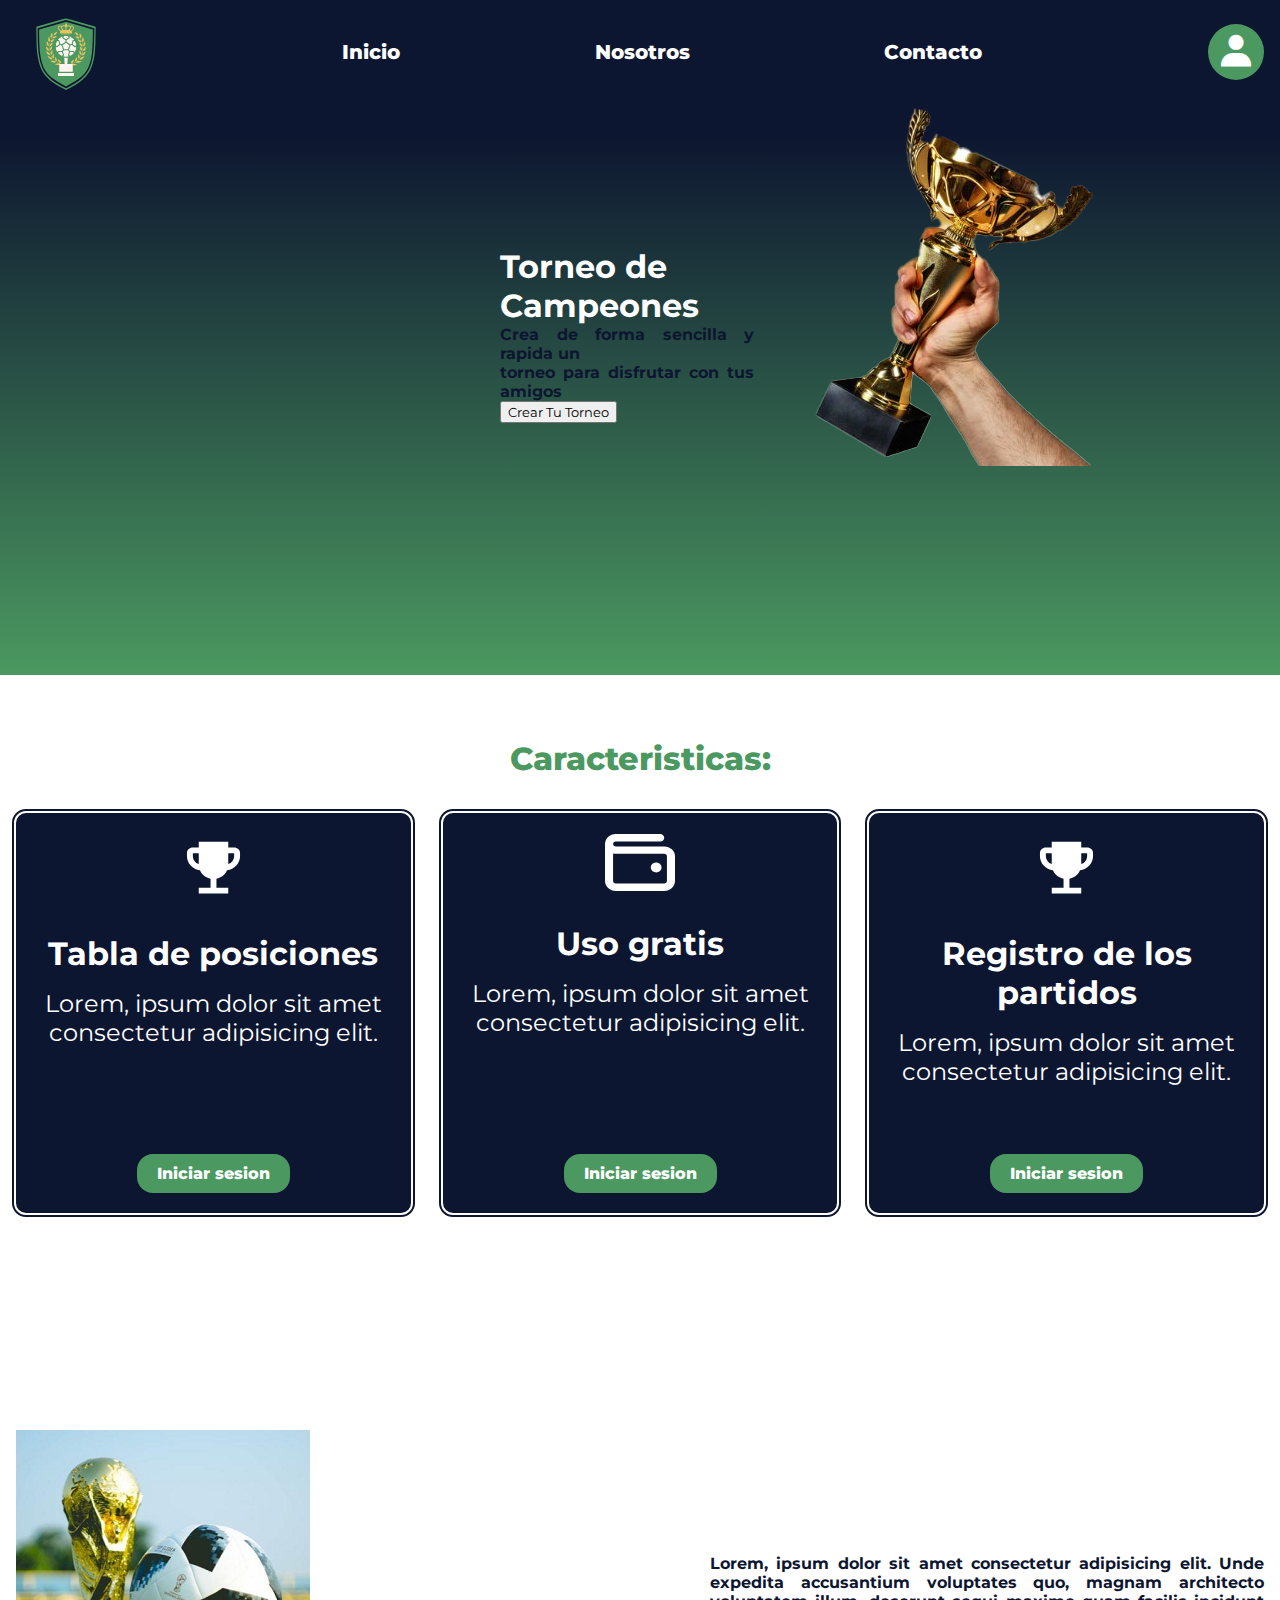
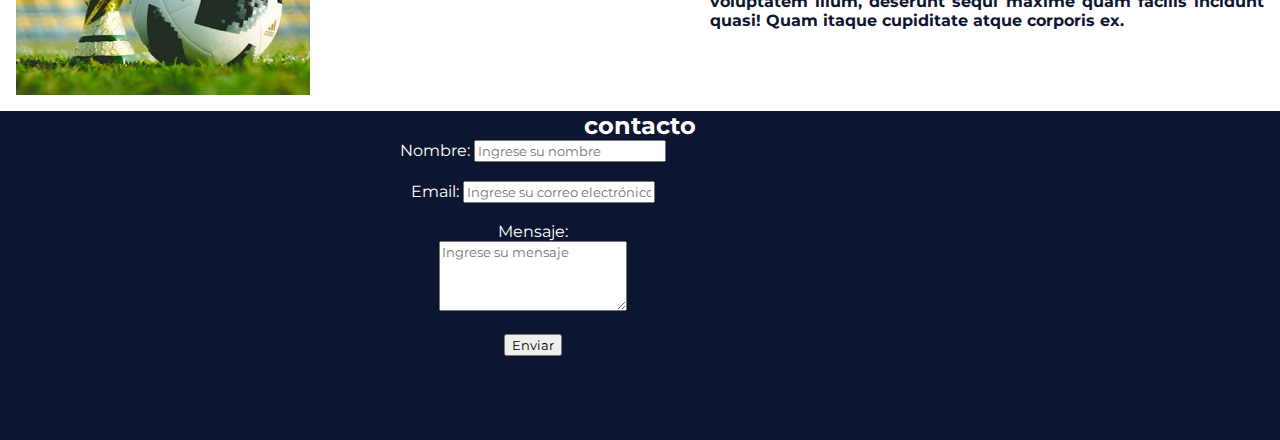
==== index.html @ f85a6e8c "Arreglo de cards + app del torneo" ====
<!DOCTYPE html>
<html lang="es">
<head>
    <meta charset="UTF-8">
    <meta http-equiv="X-UA-Compatible" content="IE=edge">
    <meta name="viewport" content="width=device-width, initial-scale=1.0">
    <link href='https://unpkg.com/boxicons@2.1.4/css/boxicons.min.css' rel='stylesheet'>
    <link rel="stylesheet" href="assets/style.css">
    <title>Torneo de campeones</title>
</head>
<body>
    <header>
        <div class="logo">
            <img src="images/Diseño sin título.svg" alt="logo" class="imagen-logo">
        </div>

        <nav class="navbar">
            <a href="#">Inicio</a>
            <a href="#">Nosotros</a>
            <a href="#">Contacto</a>
        </nav>

        <div class="icono-login">
           <a href="login.html"><i class='bx bxs-user'></i></a>
        </div>

        </header>
        <section class="Inicio">
            <div class="container-Inicio">
                <div class="texto">
                    <h1>Torneo de <br>Campeones</h1>
                    <p>Crea de forma sencilla y rapida un <br> torneo para disfrutar con tus amigos </p>
                    <button>Crear Tu Torneo</button>
                </div>
                <div class="inicio-image">
                   <img src="images/Trophy-Award.png" alt="Mano Levantando trofeo"  >
                </div>
            </div>
        </section>
        <article class="tarjetas">
            <h2>Caracteristicas:</h2> <br>
            <div class="cards">
                <div class="card">
                    <div class="card-body">
                        <svg width="85" height="69" viewBox="0 0 120 117" fill="none" xmlns="http://www.w3.org/2000/svg">
                            <path d="M35 102.375V92.625H55V77.5125C50.9167 76.6187 47.2717 74.9336 44.065 72.4571C40.8583 69.9806 38.5033 66.872 37 63.1312C30.75 62.4 25.5217 59.7399 21.315 55.1509C17.1083 50.5619 15.0033 45.1782 15 39V34.125C15 31.4438 15.98 29.1492 17.94 27.2415C19.9 25.3337 22.2533 24.3783 25 24.375H35V14.625H85V24.375H95C97.75 24.375 100.105 25.3305 102.065 27.2415C104.025 29.1525 105.003 31.447 105 34.125V39C105 45.175 102.895 50.5586 98.685 55.1509C94.475 59.7431 89.2467 62.4032 83 63.1312C81.5 66.8687 79.1467 69.9774 75.94 72.4571C72.7333 74.9369 69.0867 76.622 65 77.5125V92.625H85V102.375H35ZM35 52.65V34.125H25V39C25 42.0875 25.9167 44.8711 27.75 47.3509C29.5833 49.8306 32 51.597 35 52.65ZM85 52.65C88 51.5938 90.4167 49.8257 92.25 47.346C94.0833 44.8662 95 42.0842 95 39V34.125H85V52.65Z" fill="white"/>
                            </svg>
                            
                    <h3>Tabla de posiciones</h3>
                    <p>Lorem, ipsum dolor sit amet consectetur adipisicing elit.</p>
                    <button>
                        <a href="login.html" class="boton">Iniciar sesion</a>
                    </button>
                    </div>
                </div>
                <div class="card">
                    <div class="card-body">
                        <svg width="70" height="59" viewBox="0 0 85 69" fill="none" xmlns="http://www.w3.org/2000/svg">
                            <path d="M68.6549 40.5C68.6549 41.6867 68.2714 42.8467 67.553 43.8334C66.8346 44.8201 65.8135 45.5892 64.6188 46.0433C63.4242 46.4974 62.1096 46.6162 60.8413 46.3847C59.5731 46.1532 58.4081 45.5818 57.4937 44.7426C56.5794 43.9035 55.9567 42.8344 55.7044 41.6705C55.4522 40.5067 55.5816 39.3003 56.0765 38.2039C56.5713 37.1075 57.4093 36.1705 58.4845 35.5112C59.5597 34.8519 60.8237 34.5 62.1168 34.5C63.8508 34.5 65.5138 35.1321 66.7399 36.2574C67.9661 37.3826 68.6549 38.9087 68.6549 40.5ZM85 27V57C85 60.1826 83.6223 63.2348 81.1701 65.4853C78.7179 67.7357 75.3919 69 71.9239 69H13.0815C9.6135 69 6.28755 67.7357 3.8353 65.4853C1.38306 63.2348 0.00540559 60.1826 0.00540559 57V12.345C-0.0448862 10.7403 0.256171 9.14274 0.890752 7.64678C1.52533 6.15082 2.48054 4.78691 3.69981 3.63581C4.91908 2.4847 6.37764 1.56981 7.98911 0.945295C9.60059 0.32078 11.3322 -0.000662564 13.0815 1.02535e-06H67.0204C68.3209 1.02535e-06 69.5681 0.474107 70.4877 1.31802C71.4073 2.16193 71.9239 3.30653 71.9239 4.5C71.9239 5.69348 71.4073 6.83807 70.4877 7.68198C69.5681 8.5259 68.3209 9 67.0204 9H13.0815C12.6431 8.99979 12.2092 9.0805 11.8055 9.23732C11.4018 9.39414 11.0365 9.62388 10.7316 9.91287C10.4266 10.2019 10.188 10.5442 10.0301 10.9195C9.87225 11.2948 9.79823 11.6954 9.81247 12.0975V12.1275C9.88113 12.9218 10.2784 13.6619 10.9227 14.1961C11.567 14.7302 12.4096 15.0178 13.2776 15H71.9239C75.3919 15 78.7179 16.2643 81.1701 18.5147C83.6223 20.7652 85 23.8174 85 27ZM75.1929 27C75.1929 26.2044 74.8485 25.4413 74.2355 24.8787C73.6224 24.3161 72.7909 24 71.9239 24H13.2776C12.1085 24.0005 10.9441 23.8644 9.81247 23.595V57C9.81247 57.7956 10.1569 58.5587 10.7699 59.1213C11.383 59.6839 12.2145 60 13.0815 60H71.9239C72.7909 60 73.6224 59.6839 74.2355 59.1213C74.8485 58.5587 75.1929 57.7956 75.1929 57V27Z" fill="white"/>
                            </svg>
                            
                    <h3>Uso gratis</h3>
                    <p>Lorem, ipsum dolor sit amet consectetur adipisicing elit.</p>
                    <button>
                        <a href="login.html" class="boton" >Iniciar sesion</a>
                    </button>
                    </div>
                </div>
                <div class="card">
                    <div class="card-body">
                        <svg width="85" height="69" viewBox="0 0 120 117" fill="none" xmlns="http://www.w3.org/2000/svg">
                            <path d="M35 102.375V92.625H55V77.5125C50.9167 76.6187 47.2717 74.9336 44.065 72.4571C40.8583 69.9806 38.5033 66.872 37 63.1312C30.75 62.4 25.5217 59.7399 21.315 55.1509C17.1083 50.5619 15.0033 45.1782 15 39V34.125C15 31.4438 15.98 29.1492 17.94 27.2415C19.9 25.3337 22.2533 24.3783 25 24.375H35V14.625H85V24.375H95C97.75 24.375 100.105 25.3305 102.065 27.2415C104.025 29.1525 105.003 31.447 105 34.125V39C105 45.175 102.895 50.5586 98.685 55.1509C94.475 59.7431 89.2467 62.4032 83 63.1312C81.5 66.8687 79.1467 69.9774 75.94 72.4571C72.7333 74.9369 69.0867 76.622 65 77.5125V92.625H85V102.375H35ZM35 52.65V34.125H25V39C25 42.0875 25.9167 44.8711 27.75 47.3509C29.5833 49.8306 32 51.597 35 52.65ZM85 52.65C88 51.5938 90.4167 49.8257 92.25 47.346C94.0833 44.8662 95 42.0842 95 39V34.125H85V52.65Z" fill="white"/>
                            </svg>
                    <h3>Registro de los partidos</h3>
                    <p>Lorem, ipsum dolor sit amet consectetur adipisicing elit.</p>
                    <button>
                    <a href="login.html" class="boton">Iniciar sesion</a>
                    </button>
                    </div>
                </div>
            </div>
        </article>
        <article class="segundo">
            <img src="./images/imagen-trofeo-pelota.png" alt="">
            <div class="texto">
            <h2>Todo lo que se necesita para armar un torneo</h2>
            <p>Lorem, ipsum dolor sit amet consectetur adipisicing elit. Unde expedita accusantium voluptates quo, magnam architecto voluptatem illum, deserunt sequi maxime quam facilis incidunt quasi! Quam itaque cupiditate atque corporis ex.</p>
        </div>
        </article>

        <article class="contacto">
            <h2>contacto</h2>
            <div class="elem-contactos">
            <iframe src="https://www.google.com/maps/embed?pb=!1m18!1m12!1m3!1d3348.161283208156!2d-60.6367242!3d-32.946751!2m3!1f0!2f0!3f0!3m2!1i1024!2i768!4f13.1!3m3!1m2!1s0x95b7ab197398e03d%3A0x5666bcb848b0f59f!2sAv.%20San%20Mart%C3%ADn%20%26%20C%C3%B3rdoba%2C%20S2000%20Rosario%2C%20Santa%20Fe!5e0!3m2!1sen!2sar!4v1713139132933!5m2!1sen!2sar" width="400" height="300" style="border:0;" allowfullscreen="" loading="lazy" referrerpolicy="no-referrer-when-downgrade"></iframe>
            <form  action="#" class="formulario">
                <label for="nombre">Nombre:</label>
                <input type="text" id="nombre" name="nombre" placeholder="Ingrese su nombre" required><br><br>

                <label for="email">Email:</label>
                <input type="email" id="email" name="email" placeholder="Ingrese su correo electrónico" required><br><br>

                <label for="mensaje">Mensaje:</label><br>
                <textarea id="mensaje" name="mensaje" rows="4" placeholder="Ingrese su mensaje"></textarea><br><br>

                <input type="submit" value="Enviar">
            </div>


            </form>
        </article>
    
</body>
</html>
---- assets/style.css ----
@import url('https://fonts.googleapis.com/css2?family=Bebas+Neue&family=Belanosima:wght@400;600;700&family=Montserrat:ital,wght@0,100..900;1,100..900&display=swap');

:root{
    --principalcolor:#4B9960; /*Verde*/
    --secundariocolor: #0D1630; /*Azul*/
    --terciariocolor: #ffffff;
    --doradocolor: #EBC35E;
    --negrocolor: #000000; 
    --font:Montserrat;  
}

*{
    margin: 0;
    font-family: var(--font);
}

/*Header*/
header{
    position: absolute;
    width: 100%;
    display: flex;
    justify-content: space-between;
    align-items: center;

}

.logo{
 margin-left:1rem;
}
.imagen-logo{
 width: 100px;

}

.navbar{
    width: 50%;
    display: flex;
    justify-content: space-between;

}

.navbar a{
    text-decoration: none;
    font-size: 20px;
    font-weight: 800;
    color: var(--terciariocolor);
}

.icono-login{
    margin-right: 1rem;
}
.icono-login a{
    text-decoration: none;
}

.icono-login i{
    font-size: 40px;
    color: var(--terciariocolor);
    border-radius: 100%;
    background: var(--principalcolor);
    padding: 0.5rem;
    
}

/* Inicio*/
.Inicio{
    width: 100%;
    background: linear-gradient(180deg, rgba(13,22,48,1) 20%, rgba(75,153,96,1) 100%);
    height: 75vh;
    

}

.container-Inicio{
    height: 74.5vh;
    width: 80%;
    display: flex;
    justify-content: space-between;
    margin-left: 100px;
    
}

.texto{
    margin-left: 25rem;
    color: white;
    align-self: center;

}

.inicio-image{
    align-self: end;
    height: 90%;
}

/* Cards*/
.tarjetas{
    height: 75vh;
}
.cards {
    display: flex;
    justify-content: space-evenly;
    margin-bottom: 100px;
    height: 100%;

}

.card{
    color: white;
    padding: 20px;
    margin: 10px;
    text-align: center;
    border-width: 6px;
    border-color: white;
    border-style: double;
    border-radius: 1em;
    background-color: #0D1630;
    width: 33%;
    height: 40vh;
}

.card-body{
    height: 100%;
    display: flex;
    flex-direction: column;

}
.login {
    background-color: aqua;
}
#iconlogin {
    padding-left:auto;
    display: flex;
    justify-content: center;
}


.tarjetas h2{
    text-align: center;
    margin-top: 5%;
    color: var(--principalcolor);
    font-weight: 800;
    font-size: 32px;
}
.cards {
    display: flex;
    justify-content: space-between;
    width: 100%;
}

.card {
    background-color: var(--secundariocolor); 
    color: var(--terciariocolor);
    width: 32%; 
    padding: 20px;
    border-radius: 1rem; 
    display: flex;
    flex-direction: column;
    align-items: center;
    text-align: center;
    position: relative; 
}

.card-body {
    display: flex;
    flex-direction: column;
    align-items: center;
    flex-grow: 1; 
}

.card svg {
    margin-bottom: 1rem;
}

.card h3 {
    margin: 1rem 0;
    font-size: 32px;
}

.card p {
    margin-bottom: 1rem;
    font-size: 24px;
}

.card button {
    background-color: var(--principalcolor);
    color: var(--terciariocolor);
    border: none;
    padding: 10px 20px;
    border-radius: 1rem;
    cursor: pointer;
    position: absolute;
    bottom: 20px; 
}

.card button .boton {
    font-size: 16px;
    font-weight: 800;
    color: var(--terciariocolor);
    text-decoration: none;
    transition:  ease-in .3s;
}

.card button:hover {
    background-color: var(--doradocolor); 
}


#creatorneo {
    color: #4B9960;
    background-color: white;

}

.segundo {
    margin: 1em;
    display: flex;
    flex-direction: row;
}

.texto {
    text-align: justify;
}
.texto p {
    color: #0D1630;
    font-weight: bold;
}

.contacto {
    color: white;
    background-color: #0D1630;
    text-align: center;
}

.elem-contactos {
    display: flex;
    flex-direction: row;
}
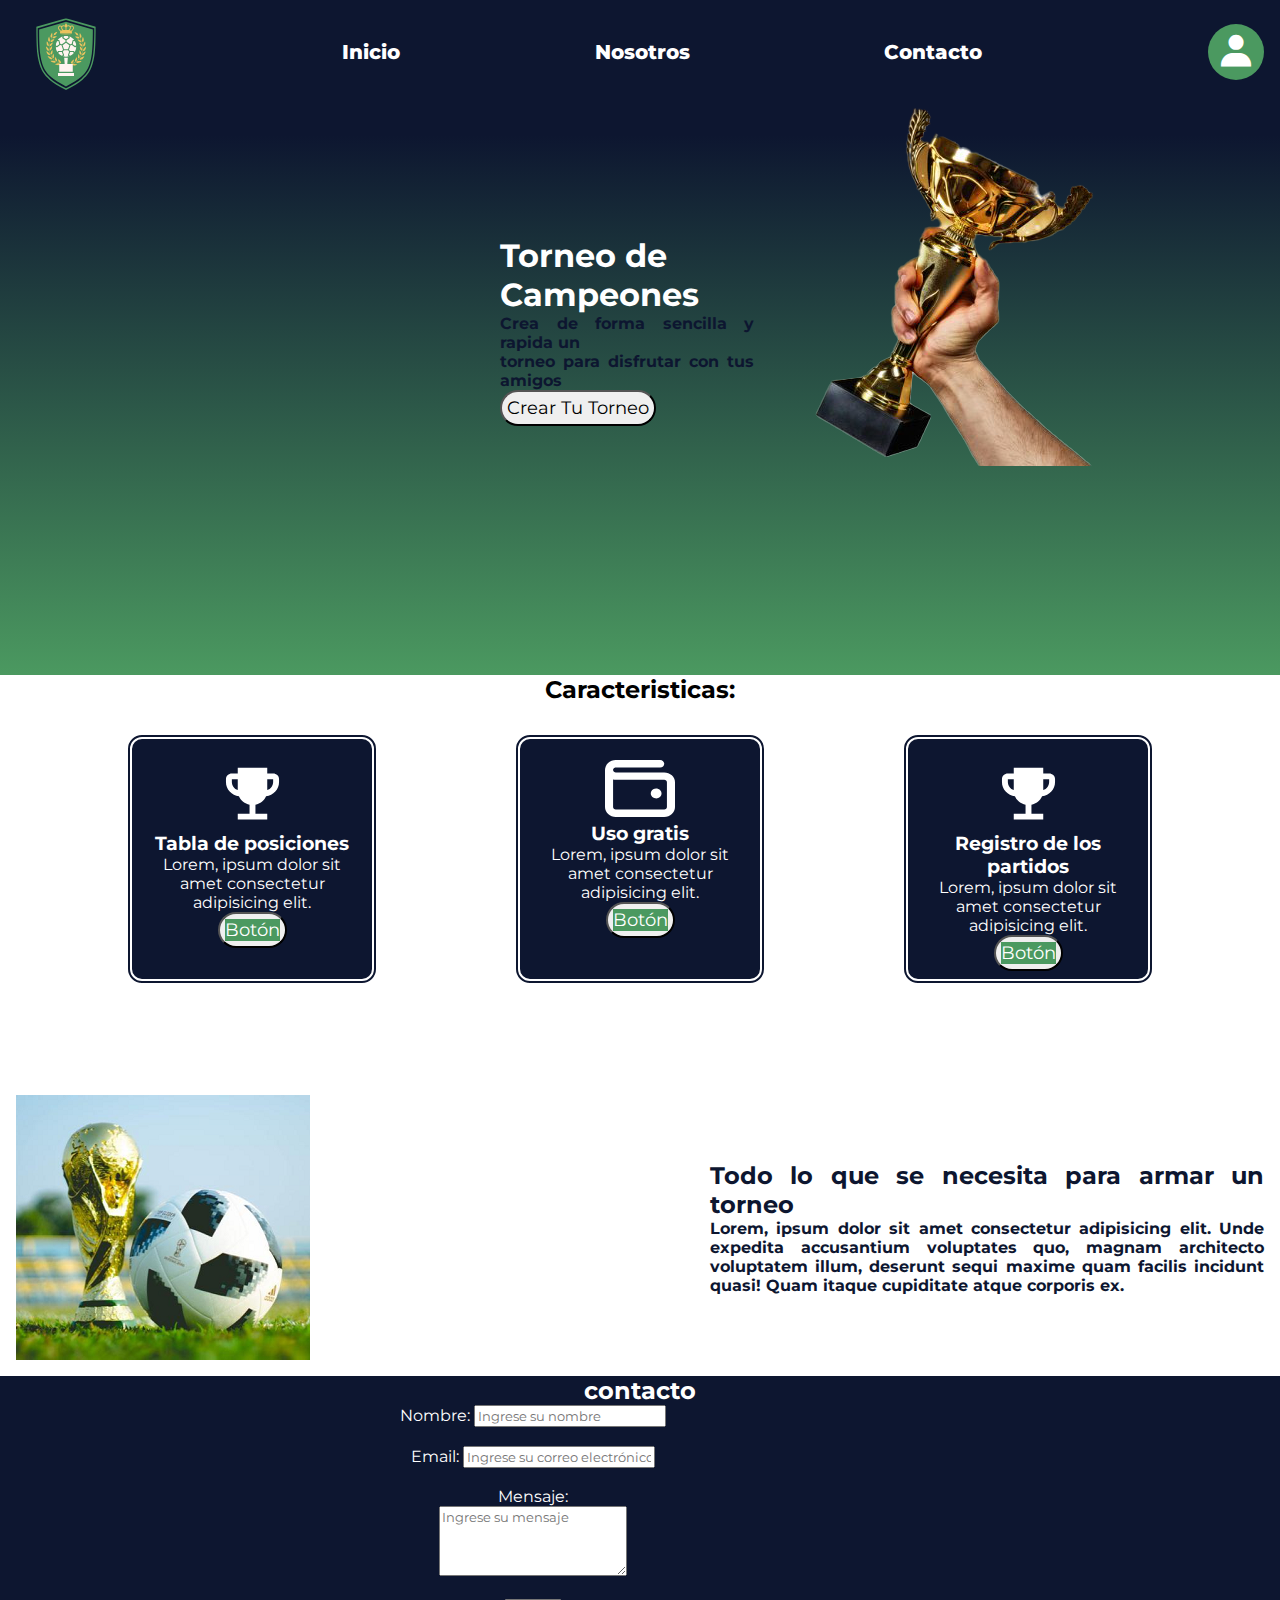
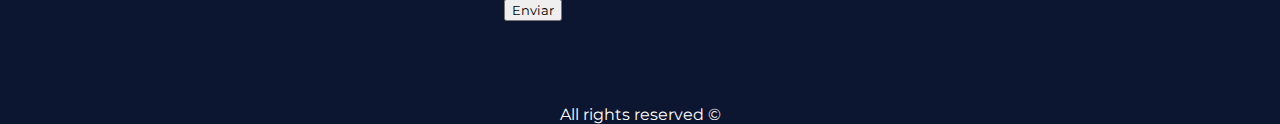
==== commit a9dda594: "Se agregan detalles" ====
--- a/index.html
+++ b/index.html
@@ -33,7 +33,7 @@
                     <button>Crear Tu Torneo</button>
                 </div>
                 <div class="inicio-image">
-                   <img src="images/Trophy-Award.png" alt="Mano Levantando trofeo"  >
+                    <img src="images/Trophy-Award.png" alt="Mano Levantando trofeo" >
                 </div>
             </div>
         </section>
@@ -49,7 +49,7 @@
                     <h3>Tabla de posiciones</h3>
                     <p>Lorem, ipsum dolor sit amet consectetur adipisicing elit.</p>
                     <button>
-                        <a href="login.html" class="boton">Iniciar sesion</a>
+                        <a href="#" class="btn">Botón</a>
                     </button>
                     </div>
                 </div>
@@ -62,7 +62,7 @@
                     <h3>Uso gratis</h3>
                     <p>Lorem, ipsum dolor sit amet consectetur adipisicing elit.</p>
                     <button>
-                        <a href="login.html" class="boton" >Iniciar sesion</a>
+                        <a href="#" class="btn">Botón</a>
                     </button>
                     </div>
                 </div>
@@ -74,7 +74,7 @@
                     <h3>Registro de los partidos</h3>
                     <p>Lorem, ipsum dolor sit amet consectetur adipisicing elit.</p>
                     <button>
-                    <a href="login.html" class="boton">Iniciar sesion</a>
+                    <a href="#" class="btn">Botón</a>
                     </button>
                     </div>
                 </div>
@@ -108,6 +108,11 @@
 
             </form>
         </article>
-    
+        <footer class="footer">
+            <p>
+                All rights reserved ©
+                
+            </p>
+        </footer>
 </body>
 </html>--- a/assets/style.css
+++ b/assets/style.css
@@ -87,20 +87,21 @@
 
 }
 
+.texto h2{
+    color: #0D1630;
+}
+
+
 .inicio-image{
     align-self: end;
     height: 90%;
 }
 
 /* Cards*/
-.tarjetas{
-    height: 75vh;
-}
 .cards {
     display: flex;
     justify-content: space-evenly;
     margin-bottom: 100px;
-    height: 100%;
 
 }
 
@@ -114,96 +115,60 @@
     border-style: double;
     border-radius: 1em;
     background-color: #0D1630;
-    width: 33%;
-    height: 40vh;
-}
-
-.card-body{
-    height: 100%;
-    display: flex;
-    flex-direction: column;
-
-}
+    width: 200px;
+    height: 200px;
+}
+
 .login {
     background-color: aqua;
 }
 #iconlogin {
     padding-left:auto;
     display: flex;
-    justify-content: center;
-}
-
-
-.tarjetas h2{
-    text-align: center;
-    margin-top: 5%;
-    color: var(--principalcolor);
-    font-weight: 800;
-    font-size: 32px;
-}
-.cards {
-    display: flex;
-    justify-content: space-between;
-    width: 100%;
-}
-
-.card {
-    background-color: var(--secundariocolor); 
-    color: var(--terciariocolor);
-    width: 32%; 
-    padding: 20px;
-    border-radius: 1rem; 
-    display: flex;
-    flex-direction: column;
-    align-items: center;
-    text-align: center;
-    position: relative; 
-}
-
-.card-body {
-    display: flex;
-    flex-direction: column;
-    align-items: center;
-    flex-grow: 1; 
-}
-
-.card svg {
-    margin-bottom: 1rem;
-}
-
-.card h3 {
-    margin: 1rem 0;
-    font-size: 32px;
-}
-
-.card p {
-    margin-bottom: 1rem;
-    font-size: 24px;
-}
-
-.card button {
-    background-color: var(--principalcolor);
-    color: var(--terciariocolor);
-    border: none;
-    padding: 10px 20px;
-    border-radius: 1rem;
-    cursor: pointer;
-    position: absolute;
-    bottom: 20px; 
-}
-
-.card button .boton {
-    font-size: 16px;
-    font-weight: 800;
-    color: var(--terciariocolor);
-    text-decoration: none;
-    transition:  ease-in .3s;
-}
-
-.card button:hover {
-    background-color: var(--doradocolor); 
-}
-
+    justify-content: end;
+}
+
+.tarjetas h2 {
+    text-align: center;
+}
+ul {
+    display: flex;
+    flex-direction: row;
+    justify-content: space-evenly;
+    list-style: none;
+    margin: 0;
+    padding: 0;
+
+}
+
+.navegacion a{
+    font-size: larger;
+    font-family: 'Gill Sans', 'Gill Sans MT', Calibri, 'Trebuchet MS', sans-serif;
+    text-decoration: none;
+    color: white;
+
+}
+
+.hola {
+    display: flex;
+    flex-direction: row;
+}
+
+button {
+    margin-bottom: 3%;
+    padding: 5px;
+    font-size: large;
+    border-radius:1em;
+
+}
+
+.btn {
+    text-decoration: none;
+    color: white;
+    background-color:#4B9960;
+
+
+}
 
 #creatorneo {
     color: #4B9960;
@@ -235,3 +200,13 @@
     display: flex;
     flex-direction: row;
 }
+
+.footer {
+    background-color: #0D1630;
+
+}
+.footer p{
+    color: white;
+    text-align: center;
+
+}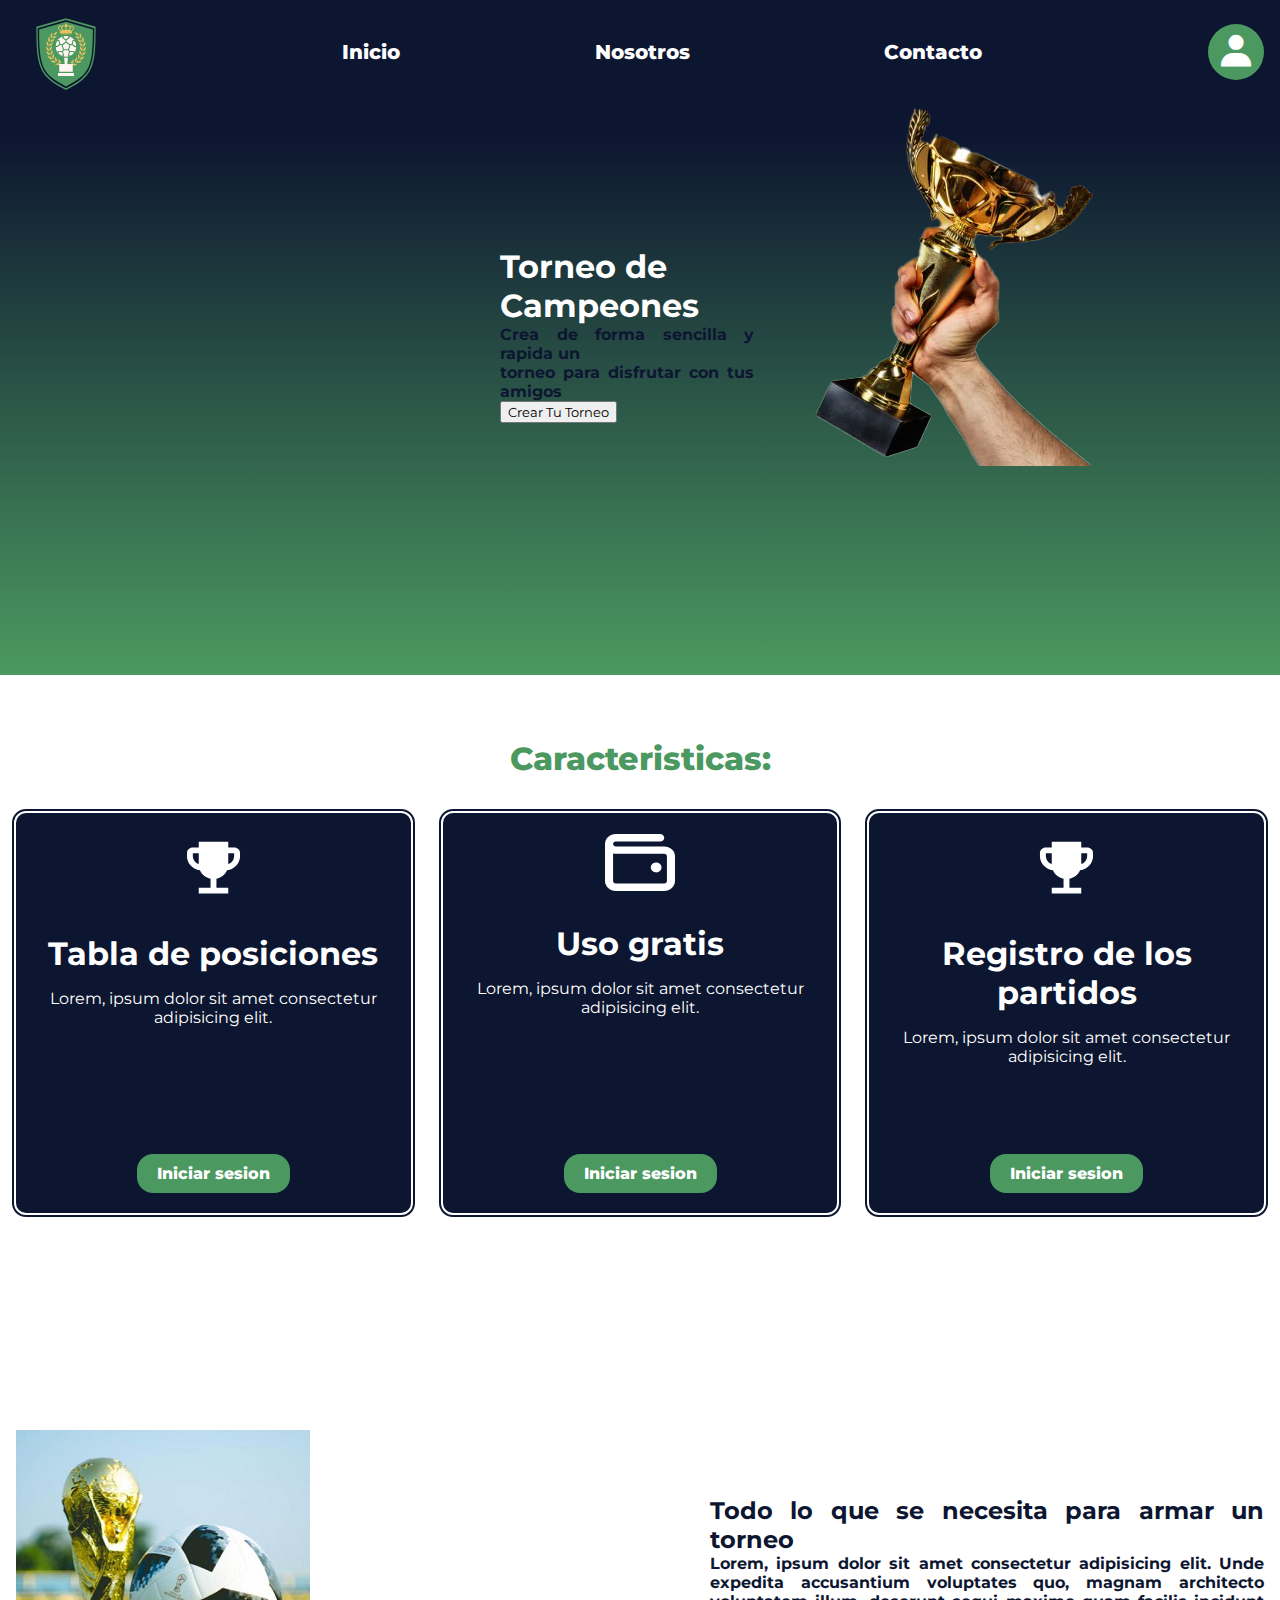
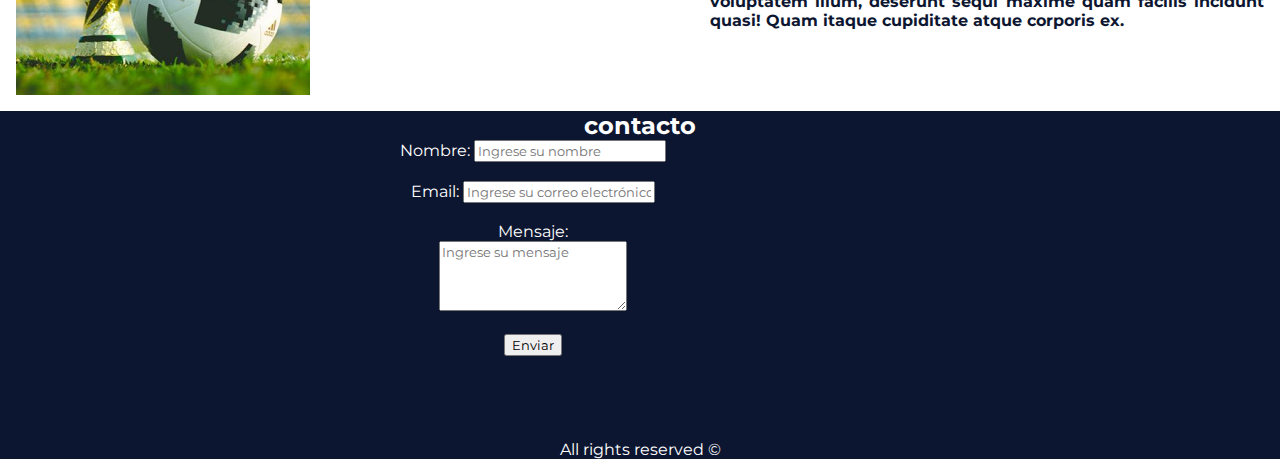
==== commit 0bb80088: "Merge branch 'main' into ramita" ====
--- a/index.html
+++ b/index.html
@@ -33,7 +33,7 @@
                     <button>Crear Tu Torneo</button>
                 </div>
                 <div class="inicio-image">
-                    <img src="images/Trophy-Award.png" alt="Mano Levantando trofeo" >
+                   <img src="images/Trophy-Award.png" alt="Mano Levantando trofeo"  >
                 </div>
             </div>
         </section>
@@ -49,7 +49,7 @@
                     <h3>Tabla de posiciones</h3>
                     <p>Lorem, ipsum dolor sit amet consectetur adipisicing elit.</p>
                     <button>
-                        <a href="#" class="btn">Botón</a>
+                        <a href="login.html" class="boton">Iniciar sesion</a>
                     </button>
                     </div>
                 </div>
@@ -62,7 +62,7 @@
                     <h3>Uso gratis</h3>
                     <p>Lorem, ipsum dolor sit amet consectetur adipisicing elit.</p>
                     <button>
-                        <a href="#" class="btn">Botón</a>
+                        <a href="login.html" class="boton" >Iniciar sesion</a>
                     </button>
                     </div>
                 </div>
@@ -74,7 +74,7 @@
                     <h3>Registro de los partidos</h3>
                     <p>Lorem, ipsum dolor sit amet consectetur adipisicing elit.</p>
                     <button>
-                    <a href="#" class="btn">Botón</a>
+                    <a href="login.html" class="boton">Iniciar sesion</a>
                     </button>
                     </div>
                 </div>
--- a/assets/style.css
+++ b/assets/style.css
@@ -98,10 +98,14 @@
 }
 
 /* Cards*/
+.tarjetas{
+    height: 75vh;
+}
 .cards {
     display: flex;
     justify-content: space-evenly;
     margin-bottom: 100px;
+    height: 100%;
 
 }
 
@@ -115,60 +119,93 @@
     border-style: double;
     border-radius: 1em;
     background-color: #0D1630;
-    width: 200px;
-    height: 200px;
-}
-
+    width: 33%;
+    height: 40vh;
+}
+
+.card-body{
+    height: 100%;
+    display: flex;
+    flex-direction: column;
+
+}
 .login {
     background-color: aqua;
 }
 #iconlogin {
     padding-left:auto;
     display: flex;
-    justify-content: end;
-}
-
-.tarjetas h2 {
-    text-align: center;
-}
-ul {
-    display: flex;
-    flex-direction: row;
-    justify-content: space-evenly;
-    list-style: none;
-    margin: 0;
-    padding: 0;
-
-}
-
-.navegacion a{
-    font-size: larger;
-    font-family: 'Gill Sans', 'Gill Sans MT', Calibri, 'Trebuchet MS', sans-serif;
+    justify-content: center;
+}
+
+
+.tarjetas h2{
+    text-align: center;
+    margin-top: 5%;
+    color: var(--principalcolor);
+    font-weight: 800;
+    font-size: 32px;
+}
+.cards {
+    display: flex;
+    justify-content: space-between;
+    width: 100%;
+}
+
+.card {
+    background-color: var(--secundariocolor); 
+    color: var(--terciariocolor);
+    width: 32%; 
+    padding: 20px;
+    border-radius: 1rem; 
+    display: flex;
+    flex-direction: column;
+    align-items: center;
+    text-align: center;
+    position: relative; 
+}
+
+.card-body {
+    display: flex;
+    flex-direction: column;
+    align-items: center;
+    flex-grow: 1; 
+}
+
+.card svg {
+    margin-bottom: 1rem;
+}
+
+.card h3 {
+    margin: 1rem 0;
+    font-size: 32px;
+}
+
+
+
+.card button {
+    background-color: var(--principalcolor);
+    color: var(--terciariocolor);
+    border: none;
+    padding: 10px 20px;
+    border-radius: 1rem;
+    cursor: pointer;
+    position: absolute;
+    bottom: 20px; 
+}
+
+.card button .boton {
+    font-size: 16px;
+    font-weight: 800;
+    color: var(--terciariocolor);
     text-decoration: none;
-    color: white;
-
-}
-
-.hola {
-    display: flex;
-    flex-direction: row;
-}
-
-button {
-    margin-bottom: 3%;
-    padding: 5px;
-    font-size: large;
-    border-radius:1em;
-
-}
-
-.btn {
-    text-decoration: none;
-    color: white;
-    background-color:#4B9960;
-
-
-}
+    transition:  ease-in .3s;
+}
+
+.card button:hover {
+    background-color: var(--doradocolor); 
+}
+
 
 #creatorneo {
     color: #4B9960;
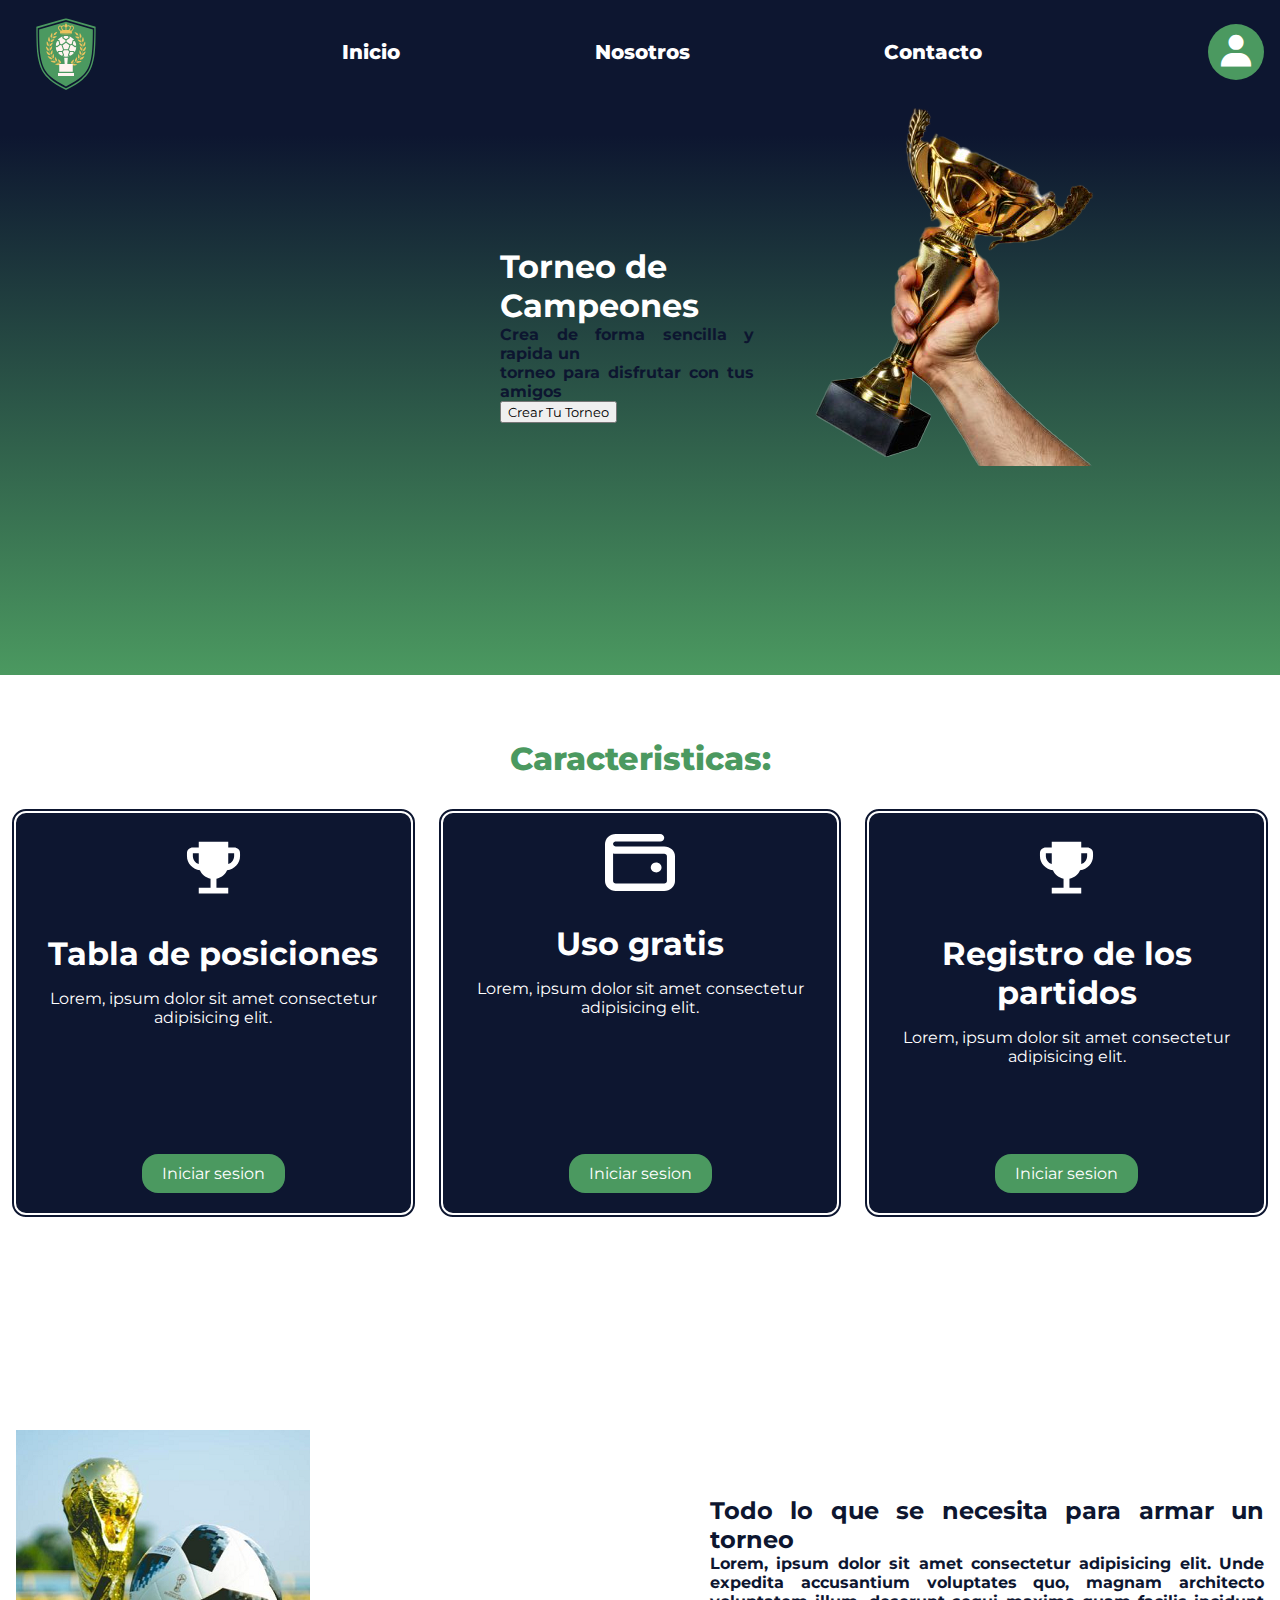
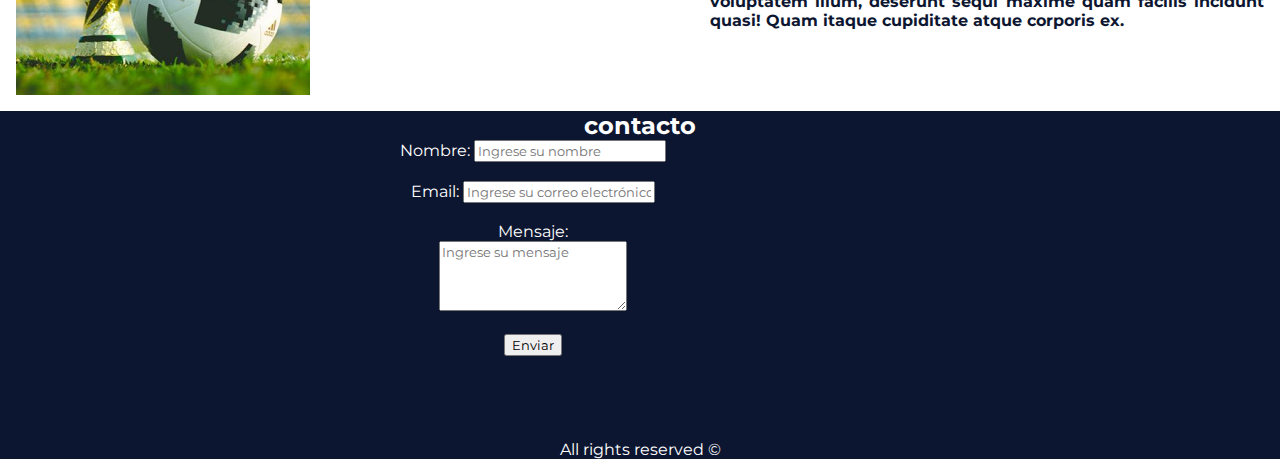
==== commit 8197d192: "Se arreglan los errores de validator" ====
--- a/index.html
+++ b/index.html
@@ -11,7 +11,7 @@
 <body>
     <header>
         <div class="logo">
-            <img src="images/Diseño sin título.svg" alt="logo" class="imagen-logo">
+        <img src="images/Diseño-sin-título.svg" alt="logo" class="imagen-logo">
         </div>
 
         <nav class="navbar">
@@ -48,9 +48,9 @@
                             
                     <h3>Tabla de posiciones</h3>
                     <p>Lorem, ipsum dolor sit amet consectetur adipisicing elit.</p>
-                    <button>
+
                         <a href="login.html" class="boton">Iniciar sesion</a>
-                    </button>
+
                     </div>
                 </div>
                 <div class="card">
@@ -61,9 +61,9 @@
                             
                     <h3>Uso gratis</h3>
                     <p>Lorem, ipsum dolor sit amet consectetur adipisicing elit.</p>
-                    <button>
+
                         <a href="login.html" class="boton" >Iniciar sesion</a>
-                    </button>
+
                     </div>
                 </div>
                 <div class="card">
@@ -73,9 +73,9 @@
                             </svg>
                     <h3>Registro de los partidos</h3>
                     <p>Lorem, ipsum dolor sit amet consectetur adipisicing elit.</p>
-                    <button>
+
                     <a href="login.html" class="boton">Iniciar sesion</a>
-                    </button>
+
                     </div>
                 </div>
             </div>
@@ -103,15 +103,13 @@
                 <textarea id="mensaje" name="mensaje" rows="4" placeholder="Ingrese su mensaje"></textarea><br><br>
 
                 <input type="submit" value="Enviar">
+            </form>
             </div>
-
-
-            </form>
         </article>
         <footer class="footer">
             <p>
                 All rights reserved ©
-                
+
             </p>
         </footer>
 </body>
--- a/assets/style.css
+++ b/assets/style.css
@@ -183,7 +183,7 @@
 
 
 
-.card button {
+.card a {
     background-color: var(--principalcolor);
     color: var(--terciariocolor);
     border: none;
@@ -192,9 +192,10 @@
     cursor: pointer;
     position: absolute;
     bottom: 20px; 
-}
-
-.card button .boton {
+    text-decoration: none;
+}
+
+.card a .boton {
     font-size: 16px;
     font-weight: 800;
     color: var(--terciariocolor);
@@ -202,7 +203,7 @@
     transition:  ease-in .3s;
 }
 
-.card button:hover {
+.card a:hover {
     background-color: var(--doradocolor); 
 }
 
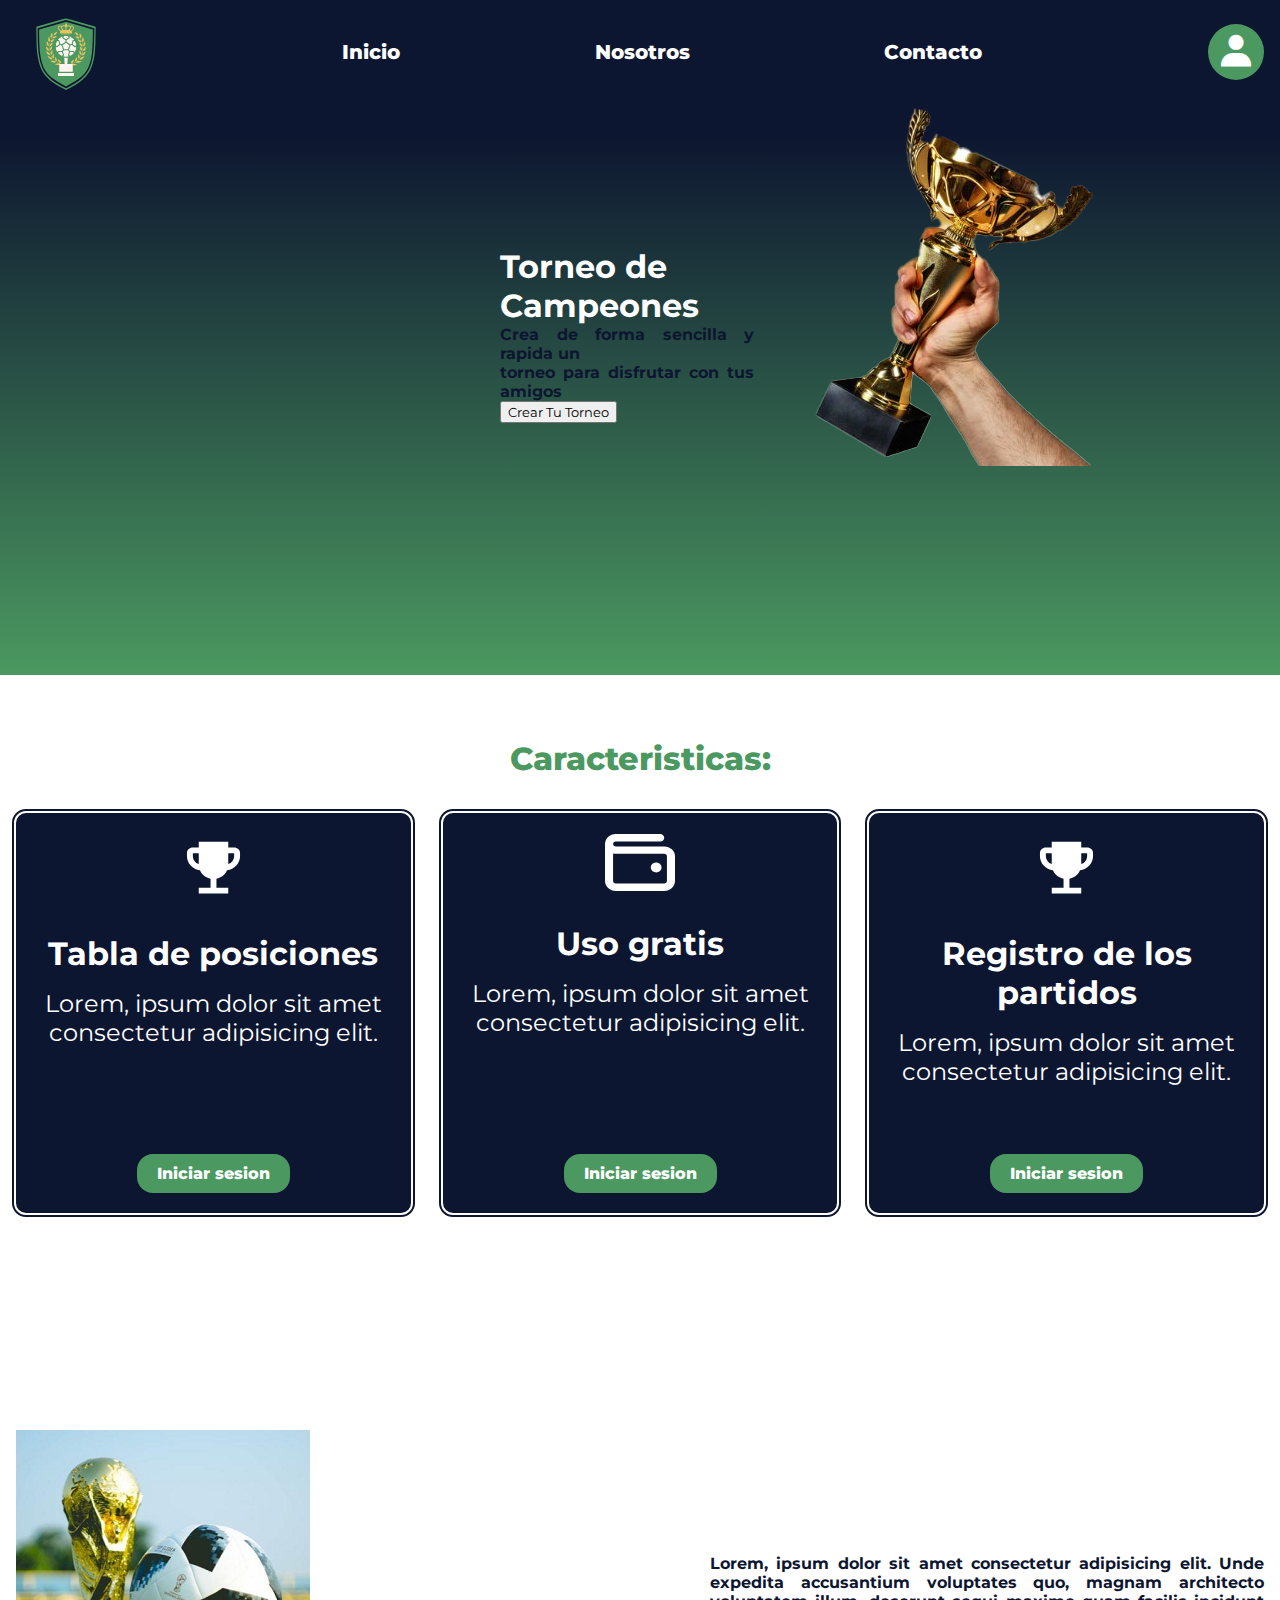
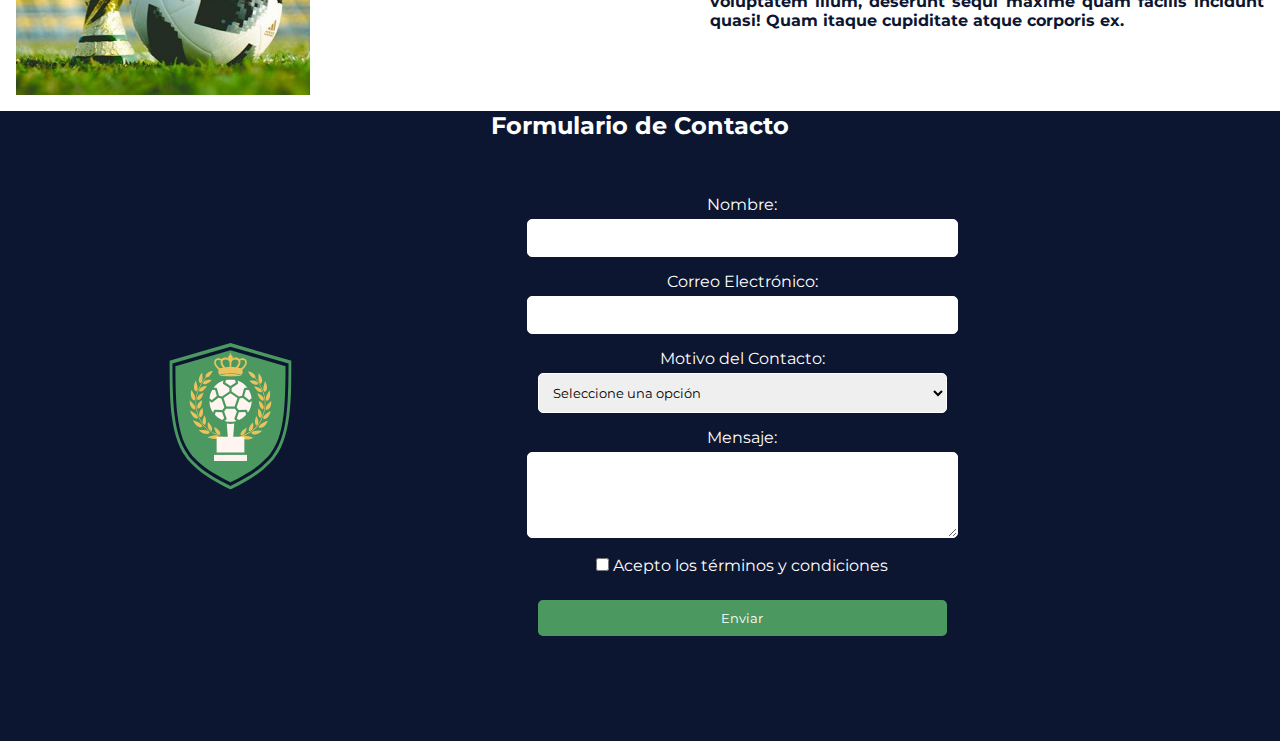
==== commit b69e92e9: "Creacion del Formulario" ====
--- a/index.html
+++ b/index.html
@@ -11,7 +11,7 @@
 <body>
     <header>
         <div class="logo">
-        <img src="images/Diseño-sin-título.svg" alt="logo" class="imagen-logo">
+            <img src="images/Diseño sin título.svg" alt="logo" class="imagen-logo">
         </div>
 
         <nav class="navbar">
@@ -48,9 +48,9 @@
                             
                     <h3>Tabla de posiciones</h3>
                     <p>Lorem, ipsum dolor sit amet consectetur adipisicing elit.</p>
-
+                    <button>
                         <a href="login.html" class="boton">Iniciar sesion</a>
-
+                    </button>
                     </div>
                 </div>
                 <div class="card">
@@ -61,9 +61,9 @@
                             
                     <h3>Uso gratis</h3>
                     <p>Lorem, ipsum dolor sit amet consectetur adipisicing elit.</p>
-
+                    <button>
                         <a href="login.html" class="boton" >Iniciar sesion</a>
-
+                    </button>
                     </div>
                 </div>
                 <div class="card">
@@ -73,9 +73,9 @@
                             </svg>
                     <h3>Registro de los partidos</h3>
                     <p>Lorem, ipsum dolor sit amet consectetur adipisicing elit.</p>
-
+                    <button>
                     <a href="login.html" class="boton">Iniciar sesion</a>
-
+                    </button>
                     </div>
                 </div>
             </div>
@@ -89,28 +89,44 @@
         </article>
 
         <article class="contacto">
-            <h2>contacto</h2>
-            <div class="elem-contactos">
-            <iframe src="https://www.google.com/maps/embed?pb=!1m18!1m12!1m3!1d3348.161283208156!2d-60.6367242!3d-32.946751!2m3!1f0!2f0!3f0!3m2!1i1024!2i768!4f13.1!3m3!1m2!1s0x95b7ab197398e03d%3A0x5666bcb848b0f59f!2sAv.%20San%20Mart%C3%ADn%20%26%20C%C3%B3rdoba%2C%20S2000%20Rosario%2C%20Santa%20Fe!5e0!3m2!1sen!2sar!4v1713139132933!5m2!1sen!2sar" width="400" height="300" style="border:0;" allowfullscreen="" loading="lazy" referrerpolicy="no-referrer-when-downgrade"></iframe>
-            <form  action="#" class="formulario">
-                <label for="nombre">Nombre:</label>
-                <input type="text" id="nombre" name="nombre" placeholder="Ingrese su nombre" required><br><br>
+            <h2>Formulario de Contacto</h2>
+            <div class="container-contac">
+                <div class="image-container">
+                    <img src="images/Diseño sin título.svg" alt="Imagen de Contacto">
+                </div>
+                <form id="contactForm" class="formulario-contacto">
+                    <label for="name">Nombre:</label>
+                    <input type="text" id="name" name="name">
+                    <span class="error" id="nameError"></span>
+        
+                    <label for="email">Correo Electrónico:</label>
+                    <input type="email" id="email" name="email">
+                    <span class="error" id="emailError"></span>
+        
+                    <label for="razon">Motivo del Contacto:</label>
+                    <select id="razon" name="razon">
+                        <option value="">Seleccione una opción</option>
+                        <option value="consulta">Consulta</option>
+                        <option value="soporte">Soporte</option>
+                        <option value="otro">Otro</option>
+                    </select>
+                    <span class="error" id="razonError"></span>
+        
+                    <label for="message">Mensaje:</label>
+                    <textarea id="message" name="message" rows="4"></textarea>
+                    <span class="error" id="messageError"></span>
+        
+                    <label for="terms">
+                        <input type="checkbox" id="terms" name="terms"> Acepto los términos y condiciones
+                    </label>
+                    <span class="error" id="termsError"></span>
+        
+                    <button type="submit">Enviar</button>
+                </form>
+        
 
-                <label for="email">Email:</label>
-                <input type="email" id="email" name="email" placeholder="Ingrese su correo electrónico" required><br><br>
-
-                <label for="mensaje">Mensaje:</label><br>
-                <textarea id="mensaje" name="mensaje" rows="4" placeholder="Ingrese su mensaje"></textarea><br><br>
-
-                <input type="submit" value="Enviar">
-            </form>
             </div>
         </article>
-        <footer class="footer">
-            <p>
-                All rights reserved ©
-
-            </p>
-        </footer>
+    <script src="contacto.js"></script>
 </body>
 </html>--- a/assets/style.css
+++ b/assets/style.css
@@ -86,11 +86,6 @@
     align-self: center;
 
 }
-
-.texto h2{
-    color: #0D1630;
-}
-
 
 .inicio-image{
     align-self: end;
@@ -181,9 +176,12 @@
     font-size: 32px;
 }
 
-
-
-.card a {
+.card p {
+    margin-bottom: 1rem;
+    font-size: 24px;
+}
+
+.card button {
     background-color: var(--principalcolor);
     color: var(--terciariocolor);
     border: none;
@@ -192,10 +190,9 @@
     cursor: pointer;
     position: absolute;
     bottom: 20px; 
-    text-decoration: none;
-}
-
-.card a .boton {
+}
+
+.card button .boton {
     font-size: 16px;
     font-weight: 800;
     color: var(--terciariocolor);
@@ -203,7 +200,7 @@
     transition:  ease-in .3s;
 }
 
-.card a:hover {
+.card button:hover {
     background-color: var(--doradocolor); 
 }
 
@@ -228,23 +225,84 @@
     font-weight: bold;
 }
 
+
 .contacto {
-    color: white;
-    background-color: #0D1630;
+    height: 70vh;
+    color: var(--terciariocolor);
+    background-color: var(--secundariocolor);
     text-align: center;
-}
-
-.elem-contactos {
-    display: flex;
+    display: flex;
+    flex-wrap: nowrap;
+    flex-direction: column;
+    align-items: center;
+    align-self: center;
+    align-content: center;
+
+}
+
+.container-contac{
+    height: 60vh;
+    display: flex;
+    flex-wrap: nowrap;
     flex-direction: row;
-}
-
-.footer {
-    background-color: #0D1630;
-
-}
-.footer p{
-    color: white;
-    text-align: center;
-
+    align-items: center;
+    align-self: center;
+    align-content: center;
+    width: 80%;
+}
+
+.image-container{
+    width: 20%;
+}
+
+.image-container img{
+    width: 100%;
+}
+
+.formulario-contacto{
+    width: 80%;
+    display: flex;
+    flex-direction: column;
+    align-self: center;
+    align-content: center;
+    align-items: center;
+ 
+}
+
+.formulario-contacto label {
+    margin-top: 10px;
+    text-align: start;
+}
+.formulario-contacto input, select, textarea {
+    width: 50%;
+    padding: 10px;
+    margin-top: 5px;
+    border: 1px solid var(--terciariocolor);
+    border-radius: 5px;
+}
+.formulario-contacto textarea{
+    max-width:50%;
+    min-width:50%;
+    max-height: 12vh;
+}
+.formulario-contacto input[type="checkbox"] {
+    width: auto;
+}
+.formulario-contacto button {
+    width: 50%;
+    padding: 10px;
+    margin-top: 20px;
+    background-color: var(--principalcolor);
+    color: var(--terciariocolor);
+    border: none;
+    border-radius: 5px;
+    cursor: pointer;
+}
+.formulario-contacto button:hover {
+    background-color: var(--doradocolor);
+}
+.error {
+    color: red;
+    font-size: 0.9em;
+    margin-top: 5px;
 }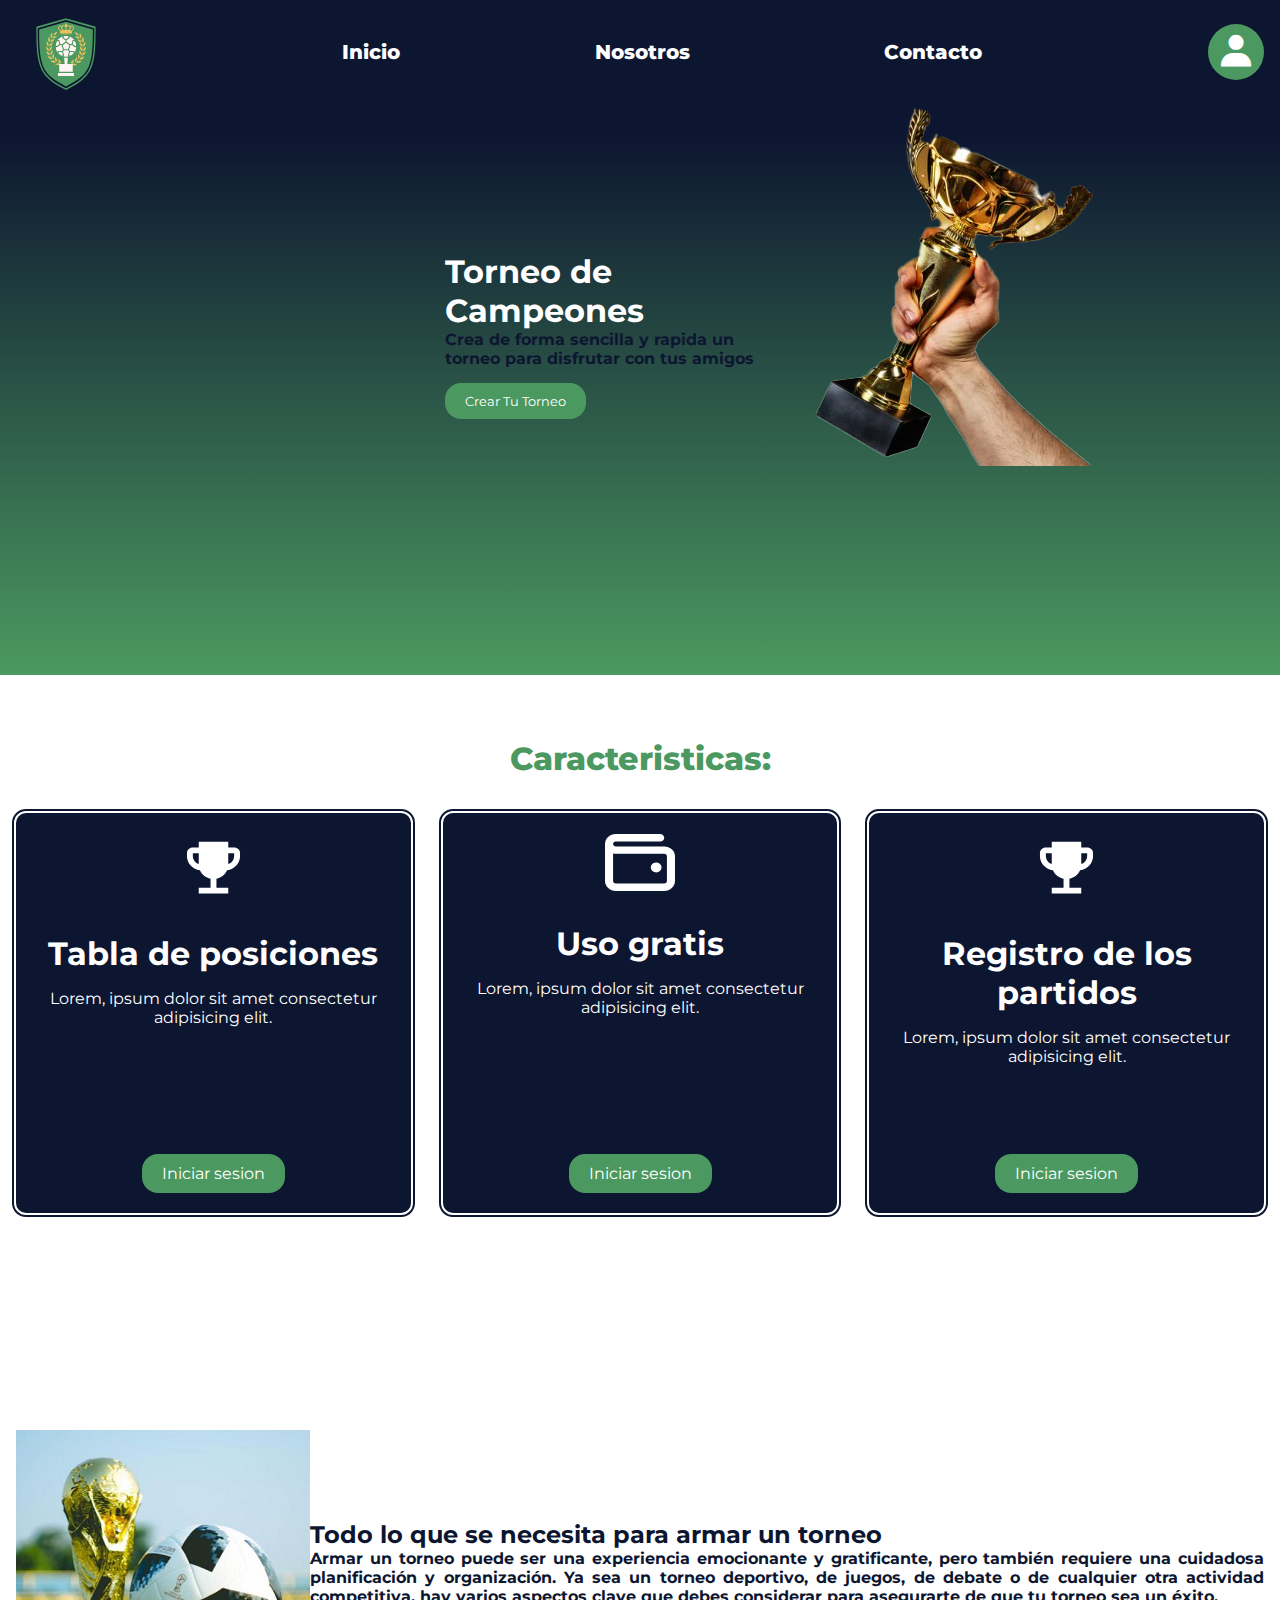
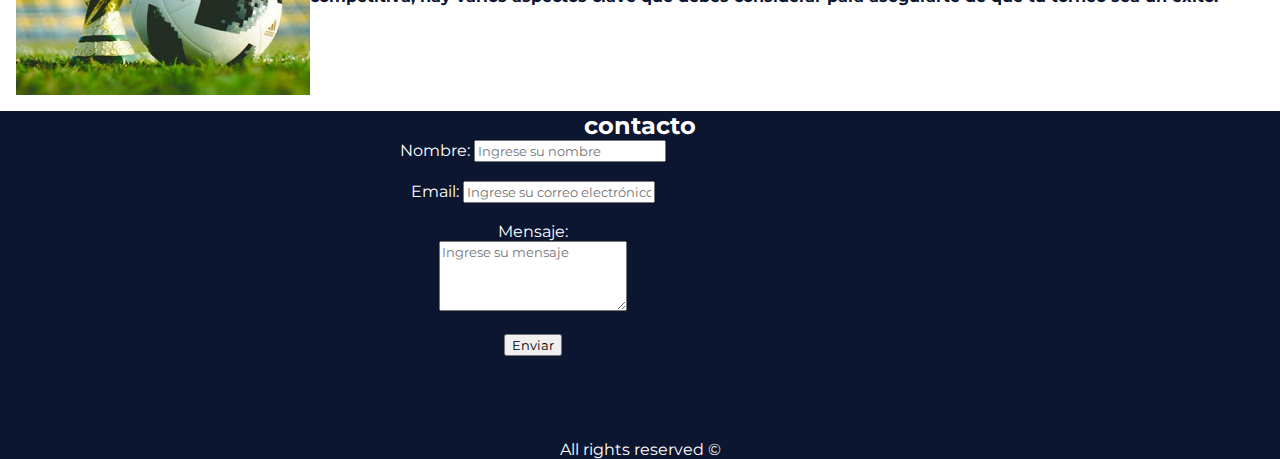
==== commit 49e1d0bf: "Se arreglan los estilos" ====
--- a/index.html
+++ b/index.html
@@ -6,12 +6,13 @@
     <meta name="viewport" content="width=device-width, initial-scale=1.0">
     <link href='https://unpkg.com/boxicons@2.1.4/css/boxicons.min.css' rel='stylesheet'>
     <link rel="stylesheet" href="assets/style.css">
+    <link rel="icon" href="./images/Diseño-sin-título.svg" type="image/svg+xml">
     <title>Torneo de campeones</title>
 </head>
 <body>
     <header>
         <div class="logo">
-            <img src="images/Diseño sin título.svg" alt="logo" class="imagen-logo">
+        <img src="images/Diseño-sin-título.svg" alt="logo" class="imagen-logo">
         </div>
 
         <nav class="navbar">
@@ -48,9 +49,9 @@
                             
                     <h3>Tabla de posiciones</h3>
                     <p>Lorem, ipsum dolor sit amet consectetur adipisicing elit.</p>
-                    <button>
+
                         <a href="login.html" class="boton">Iniciar sesion</a>
-                    </button>
+
                     </div>
                 </div>
                 <div class="card">
@@ -61,9 +62,9 @@
                             
                     <h3>Uso gratis</h3>
                     <p>Lorem, ipsum dolor sit amet consectetur adipisicing elit.</p>
-                    <button>
+
                         <a href="login.html" class="boton" >Iniciar sesion</a>
-                    </button>
+
                     </div>
                 </div>
                 <div class="card">
@@ -73,9 +74,9 @@
                             </svg>
                     <h3>Registro de los partidos</h3>
                     <p>Lorem, ipsum dolor sit amet consectetur adipisicing elit.</p>
-                    <button>
+
                     <a href="login.html" class="boton">Iniciar sesion</a>
-                    </button>
+
                     </div>
                 </div>
             </div>
@@ -84,49 +85,33 @@
             <img src="./images/imagen-trofeo-pelota.png" alt="">
             <div class="texto">
             <h2>Todo lo que se necesita para armar un torneo</h2>
-            <p>Lorem, ipsum dolor sit amet consectetur adipisicing elit. Unde expedita accusantium voluptates quo, magnam architecto voluptatem illum, deserunt sequi maxime quam facilis incidunt quasi! Quam itaque cupiditate atque corporis ex.</p>
+            <p>Armar un torneo puede ser una experiencia emocionante y gratificante, pero también requiere una cuidadosa planificación y organización. Ya sea un torneo deportivo, de juegos, de debate o de cualquier otra actividad competitiva, hay varios aspectos clave que debes considerar para asegurarte de que tu torneo sea un éxito.</p>
         </div>
         </article>
 
         <article class="contacto">
-            <h2>Formulario de Contacto</h2>
-            <div class="container-contac">
-                <div class="image-container">
-                    <img src="images/Diseño sin título.svg" alt="Imagen de Contacto">
-                </div>
-                <form id="contactForm" class="formulario-contacto">
-                    <label for="name">Nombre:</label>
-                    <input type="text" id="name" name="name">
-                    <span class="error" id="nameError"></span>
-        
-                    <label for="email">Correo Electrónico:</label>
-                    <input type="email" id="email" name="email">
-                    <span class="error" id="emailError"></span>
-        
-                    <label for="razon">Motivo del Contacto:</label>
-                    <select id="razon" name="razon">
-                        <option value="">Seleccione una opción</option>
-                        <option value="consulta">Consulta</option>
-                        <option value="soporte">Soporte</option>
-                        <option value="otro">Otro</option>
-                    </select>
-                    <span class="error" id="razonError"></span>
-        
-                    <label for="message">Mensaje:</label>
-                    <textarea id="message" name="message" rows="4"></textarea>
-                    <span class="error" id="messageError"></span>
-        
-                    <label for="terms">
-                        <input type="checkbox" id="terms" name="terms"> Acepto los términos y condiciones
-                    </label>
-                    <span class="error" id="termsError"></span>
-        
-                    <button type="submit">Enviar</button>
-                </form>
-        
+            <h2>contacto</h2>
+            <div class="elem-contactos">
+            <iframe src="https://www.google.com/maps/embed?pb=!1m18!1m12!1m3!1d3348.161283208156!2d-60.6367242!3d-32.946751!2m3!1f0!2f0!3f0!3m2!1i1024!2i768!4f13.1!3m3!1m2!1s0x95b7ab197398e03d%3A0x5666bcb848b0f59f!2sAv.%20San%20Mart%C3%ADn%20%26%20C%C3%B3rdoba%2C%20S2000%20Rosario%2C%20Santa%20Fe!5e0!3m2!1sen!2sar!4v1713139132933!5m2!1sen!2sar" width="400" height="300" style="border:0;" allowfullscreen="" loading="lazy" referrerpolicy="no-referrer-when-downgrade"></iframe>
+            <form  action="#" class="formulario">
+                <label for="nombre">Nombre:</label>
+                <input type="text" id="nombre" name="nombre" placeholder="Ingrese su nombre" required><br><br>
 
+                <label for="email">Email:</label>
+                <input type="email" id="email" name="email" placeholder="Ingrese su correo electrónico" required><br><br>
+
+                <label for="mensaje">Mensaje:</label><br>
+                <textarea id="mensaje" name="mensaje" rows="4" placeholder="Ingrese su mensaje"></textarea><br><br>
+
+                <input type="submit" value="Enviar">
+            </form>
             </div>
         </article>
-    <script src="contacto.js"></script>
+        <footer class="footer">
+            <p>
+                All rights reserved ©
+
+            </p>
+        </footer>
 </body>
 </html>--- a/assets/style.css
+++ b/assets/style.css
@@ -81,11 +81,16 @@
 }
 
 .texto{
-    margin-left: 25rem;
+    margin-left: auto;
     color: white;
     align-self: center;
 
 }
+
+.texto h2{
+    color: #0D1630;
+}
+
 
 .inicio-image{
     align-self: end;
@@ -176,12 +181,9 @@
     font-size: 32px;
 }
 
-.card p {
-    margin-bottom: 1rem;
-    font-size: 24px;
-}
-
-.card button {
+
+
+.card a {
     background-color: var(--principalcolor);
     color: var(--terciariocolor);
     border: none;
@@ -190,9 +192,26 @@
     cursor: pointer;
     position: absolute;
     bottom: 20px; 
-}
-
-.card button .boton {
+    text-decoration: none;
+}
+.texto button {
+    background-color: var(--principalcolor);
+    color: var(--terciariocolor);
+    border: 2em;
+    padding: 10px 20px;
+    border-radius: 1rem;
+    cursor: pointer;
+    text-decoration: none;
+    margin-top: 5%;
+    transition:  ease-in .10s;
+}
+
+.texto button:hover {
+    background-color: var(--doradocolor); 
+    
+}
+
+.card a .boton {
     font-size: 16px;
     font-weight: 800;
     color: var(--terciariocolor);
@@ -200,7 +219,7 @@
     transition:  ease-in .3s;
 }
 
-.card button:hover {
+.card a:hover {
     background-color: var(--doradocolor); 
 }
 
@@ -217,6 +236,7 @@
     flex-direction: row;
 }
 
+
 .texto {
     text-align: justify;
 }
@@ -225,84 +245,23 @@
     font-weight: bold;
 }
 
-
 .contacto {
-    height: 70vh;
-    color: var(--terciariocolor);
-    background-color: var(--secundariocolor);
-    text-align: center;
-    display: flex;
-    flex-wrap: nowrap;
-    flex-direction: column;
-    align-items: center;
-    align-self: center;
-    align-content: center;
-
-}
-
-.container-contac{
-    height: 60vh;
-    display: flex;
-    flex-wrap: nowrap;
+    color: white;
+    background-color: #0D1630;
+    text-align: center;
+}
+
+.elem-contactos {
+    display: flex;
     flex-direction: row;
-    align-items: center;
-    align-self: center;
-    align-content: center;
-    width: 80%;
-}
-
-.image-container{
-    width: 20%;
-}
-
-.image-container img{
-    width: 100%;
-}
-
-.formulario-contacto{
-    width: 80%;
-    display: flex;
-    flex-direction: column;
-    align-self: center;
-    align-content: center;
-    align-items: center;
- 
-}
-
-.formulario-contacto label {
-    margin-top: 10px;
-    text-align: start;
-}
-.formulario-contacto input, select, textarea {
-    width: 50%;
-    padding: 10px;
-    margin-top: 5px;
-    border: 1px solid var(--terciariocolor);
-    border-radius: 5px;
-}
-.formulario-contacto textarea{
-    max-width:50%;
-    min-width:50%;
-    max-height: 12vh;
-}
-.formulario-contacto input[type="checkbox"] {
-    width: auto;
-}
-.formulario-contacto button {
-    width: 50%;
-    padding: 10px;
-    margin-top: 20px;
-    background-color: var(--principalcolor);
-    color: var(--terciariocolor);
-    border: none;
-    border-radius: 5px;
-    cursor: pointer;
-}
-.formulario-contacto button:hover {
-    background-color: var(--doradocolor);
-}
-.error {
-    color: red;
-    font-size: 0.9em;
-    margin-top: 5px;
+}
+
+.footer {
+    background-color: #0D1630;
+
+}
+.footer p{
+    color: white;
+    text-align: center;
+
 }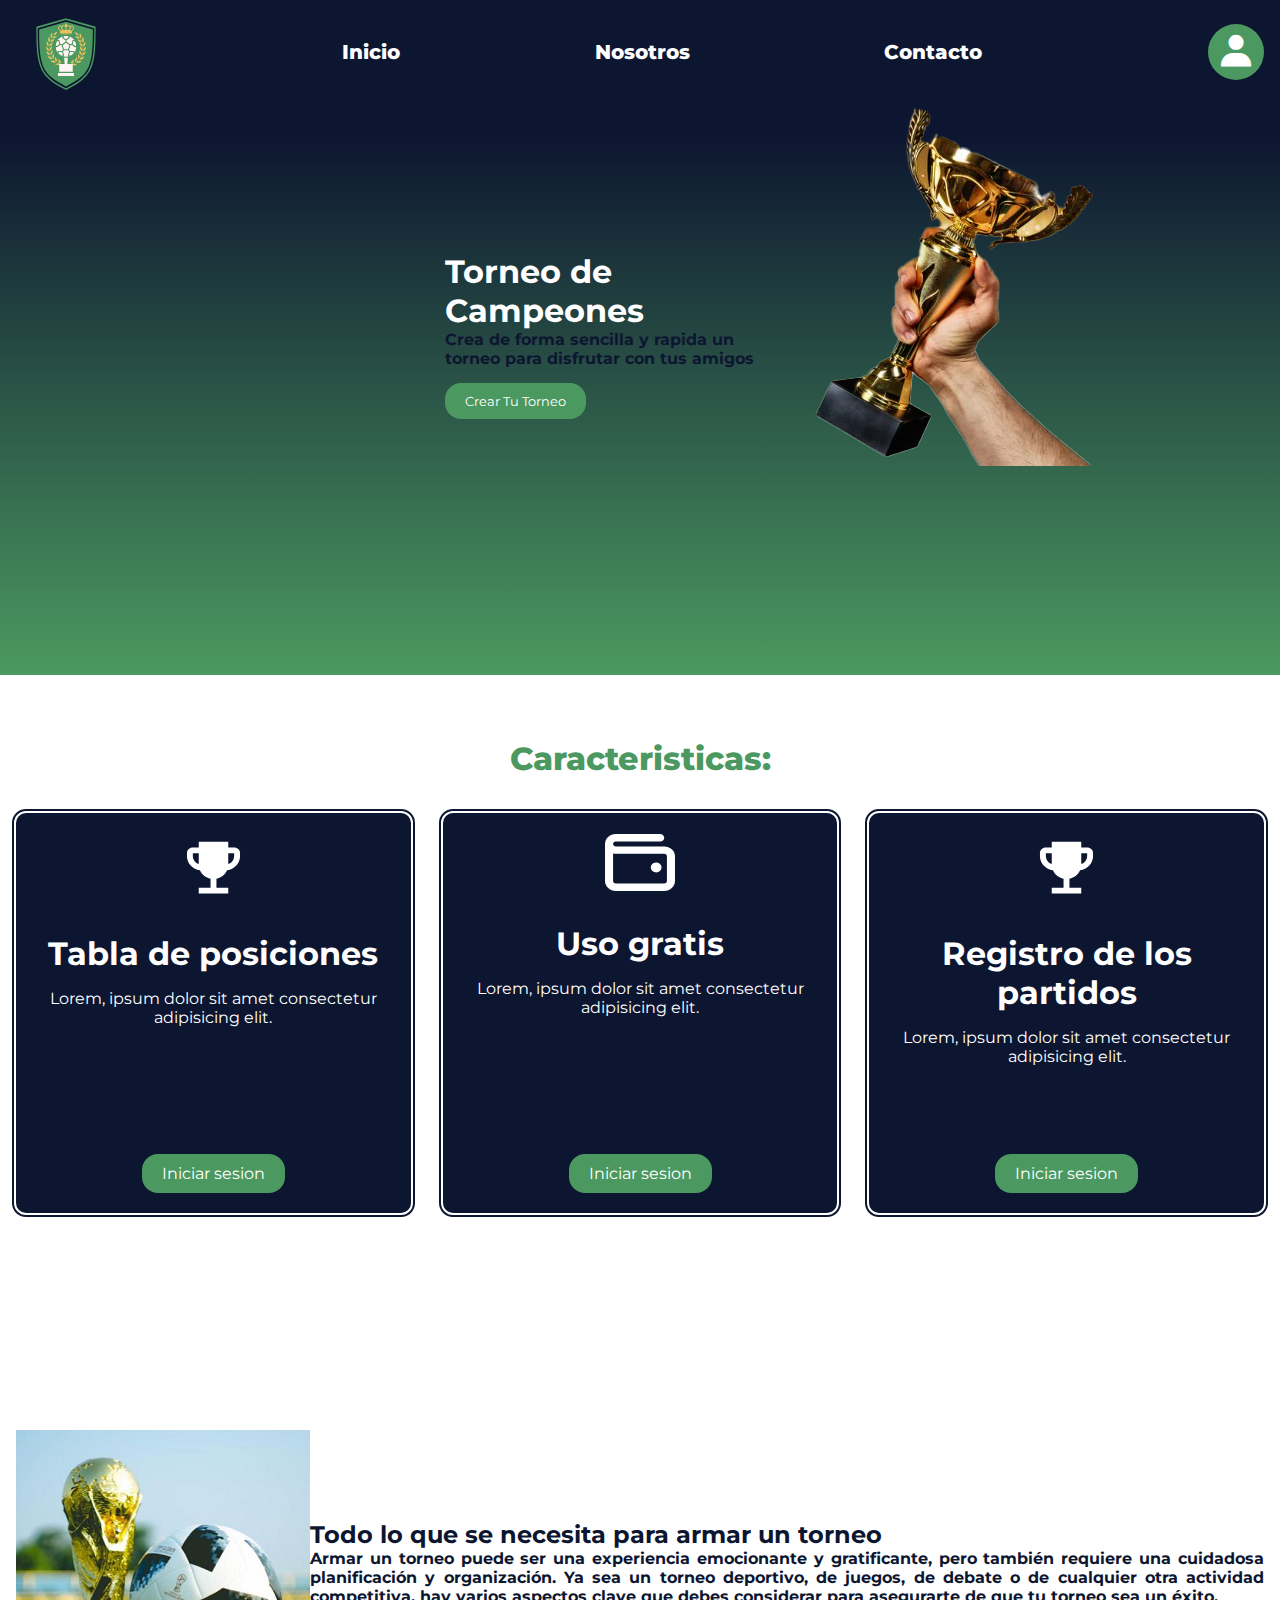
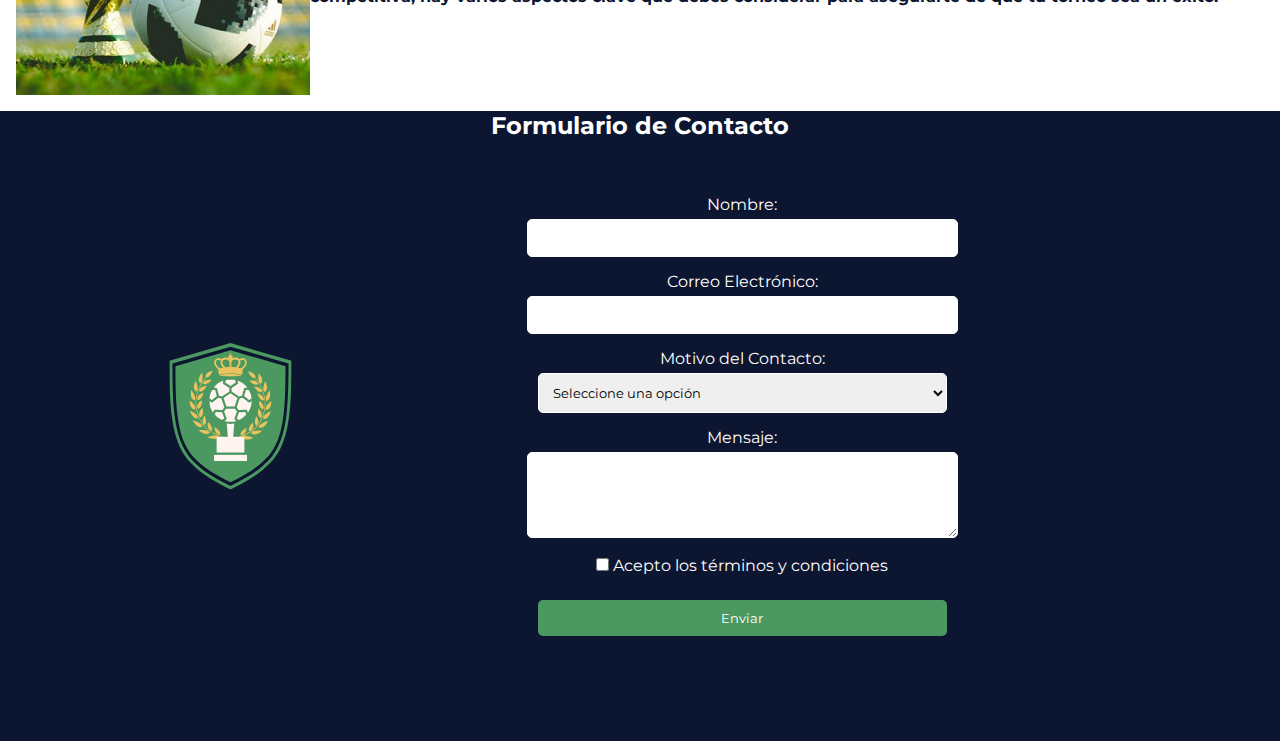
==== commit b33e33d2: "Merge branch 'main' into Tomas" ====
--- a/index.html
+++ b/index.html
@@ -90,28 +90,44 @@
         </article>
 
         <article class="contacto">
-            <h2>contacto</h2>
-            <div class="elem-contactos">
-            <iframe src="https://www.google.com/maps/embed?pb=!1m18!1m12!1m3!1d3348.161283208156!2d-60.6367242!3d-32.946751!2m3!1f0!2f0!3f0!3m2!1i1024!2i768!4f13.1!3m3!1m2!1s0x95b7ab197398e03d%3A0x5666bcb848b0f59f!2sAv.%20San%20Mart%C3%ADn%20%26%20C%C3%B3rdoba%2C%20S2000%20Rosario%2C%20Santa%20Fe!5e0!3m2!1sen!2sar!4v1713139132933!5m2!1sen!2sar" width="400" height="300" style="border:0;" allowfullscreen="" loading="lazy" referrerpolicy="no-referrer-when-downgrade"></iframe>
-            <form  action="#" class="formulario">
-                <label for="nombre">Nombre:</label>
-                <input type="text" id="nombre" name="nombre" placeholder="Ingrese su nombre" required><br><br>
+            <h2>Formulario de Contacto</h2>
+            <div class="container-contac">
+                <div class="image-container">
+                    <img src="images/Diseño sin título.svg" alt="Imagen de Contacto">
+                </div>
+                <form id="contactForm" class="formulario-contacto">
+                    <label for="name">Nombre:</label>
+                    <input type="text" id="name" name="name">
+                    <span class="error" id="nameError"></span>
+        
+                    <label for="email">Correo Electrónico:</label>
+                    <input type="email" id="email" name="email">
+                    <span class="error" id="emailError"></span>
+        
+                    <label for="razon">Motivo del Contacto:</label>
+                    <select id="razon" name="razon">
+                        <option value="">Seleccione una opción</option>
+                        <option value="consulta">Consulta</option>
+                        <option value="soporte">Soporte</option>
+                        <option value="otro">Otro</option>
+                    </select>
+                    <span class="error" id="razonError"></span>
+        
+                    <label for="message">Mensaje:</label>
+                    <textarea id="message" name="message" rows="4"></textarea>
+                    <span class="error" id="messageError"></span>
+        
+                    <label for="terms">
+                        <input type="checkbox" id="terms" name="terms"> Acepto los términos y condiciones
+                    </label>
+                    <span class="error" id="termsError"></span>
+        
+                    <button type="submit">Enviar</button>
+                </form>
+        
 
-                <label for="email">Email:</label>
-                <input type="email" id="email" name="email" placeholder="Ingrese su correo electrónico" required><br><br>
-
-                <label for="mensaje">Mensaje:</label><br>
-                <textarea id="mensaje" name="mensaje" rows="4" placeholder="Ingrese su mensaje"></textarea><br><br>
-
-                <input type="submit" value="Enviar">
-            </form>
             </div>
         </article>
-        <footer class="footer">
-            <p>
-                All rights reserved ©
-
-            </p>
-        </footer>
+    <script src="contacto.js"></script>
 </body>
 </html>--- a/assets/style.css
+++ b/assets/style.css
@@ -245,23 +245,84 @@
     font-weight: bold;
 }
 
+
 .contacto {
-    color: white;
-    background-color: #0D1630;
+    height: 70vh;
+    color: var(--terciariocolor);
+    background-color: var(--secundariocolor);
     text-align: center;
-}
-
-.elem-contactos {
-    display: flex;
+    display: flex;
+    flex-wrap: nowrap;
+    flex-direction: column;
+    align-items: center;
+    align-self: center;
+    align-content: center;
+
+}
+
+.container-contac{
+    height: 60vh;
+    display: flex;
+    flex-wrap: nowrap;
     flex-direction: row;
-}
-
-.footer {
-    background-color: #0D1630;
-
-}
-.footer p{
-    color: white;
-    text-align: center;
-
-}+    align-items: center;
+    align-self: center;
+    align-content: center;
+    width: 80%;
+}
+
+.image-container{
+    width: 20%;
+}
+
+.image-container img{
+    width: 100%;
+}
+
+.formulario-contacto{
+    width: 80%;
+    display: flex;
+    flex-direction: column;
+    align-self: center;
+    align-content: center;
+    align-items: center;
+ 
+}
+
+.formulario-contacto label {
+    margin-top: 10px;
+    text-align: start;
+}
+.formulario-contacto input, select, textarea {
+    width: 50%;
+    padding: 10px;
+    margin-top: 5px;
+    border: 1px solid var(--terciariocolor);
+    border-radius: 5px;
+}
+.formulario-contacto textarea{
+    max-width:50%;
+    min-width:50%;
+    max-height: 12vh;
+}
+.formulario-contacto input[type="checkbox"] {
+    width: auto;
+}
+.formulario-contacto button {
+    width: 50%;
+    padding: 10px;
+    margin-top: 20px;
+    background-color: var(--principalcolor);
+    color: var(--terciariocolor);
+    border: none;
+    border-radius: 5px;
+    cursor: pointer;
+}
+.formulario-contacto button:hover {
+    background-color: var(--doradocolor);
+}
+.error {
+    color: red;
+    font-size: 0.9em;
+    margin-top: 5px;
+  }
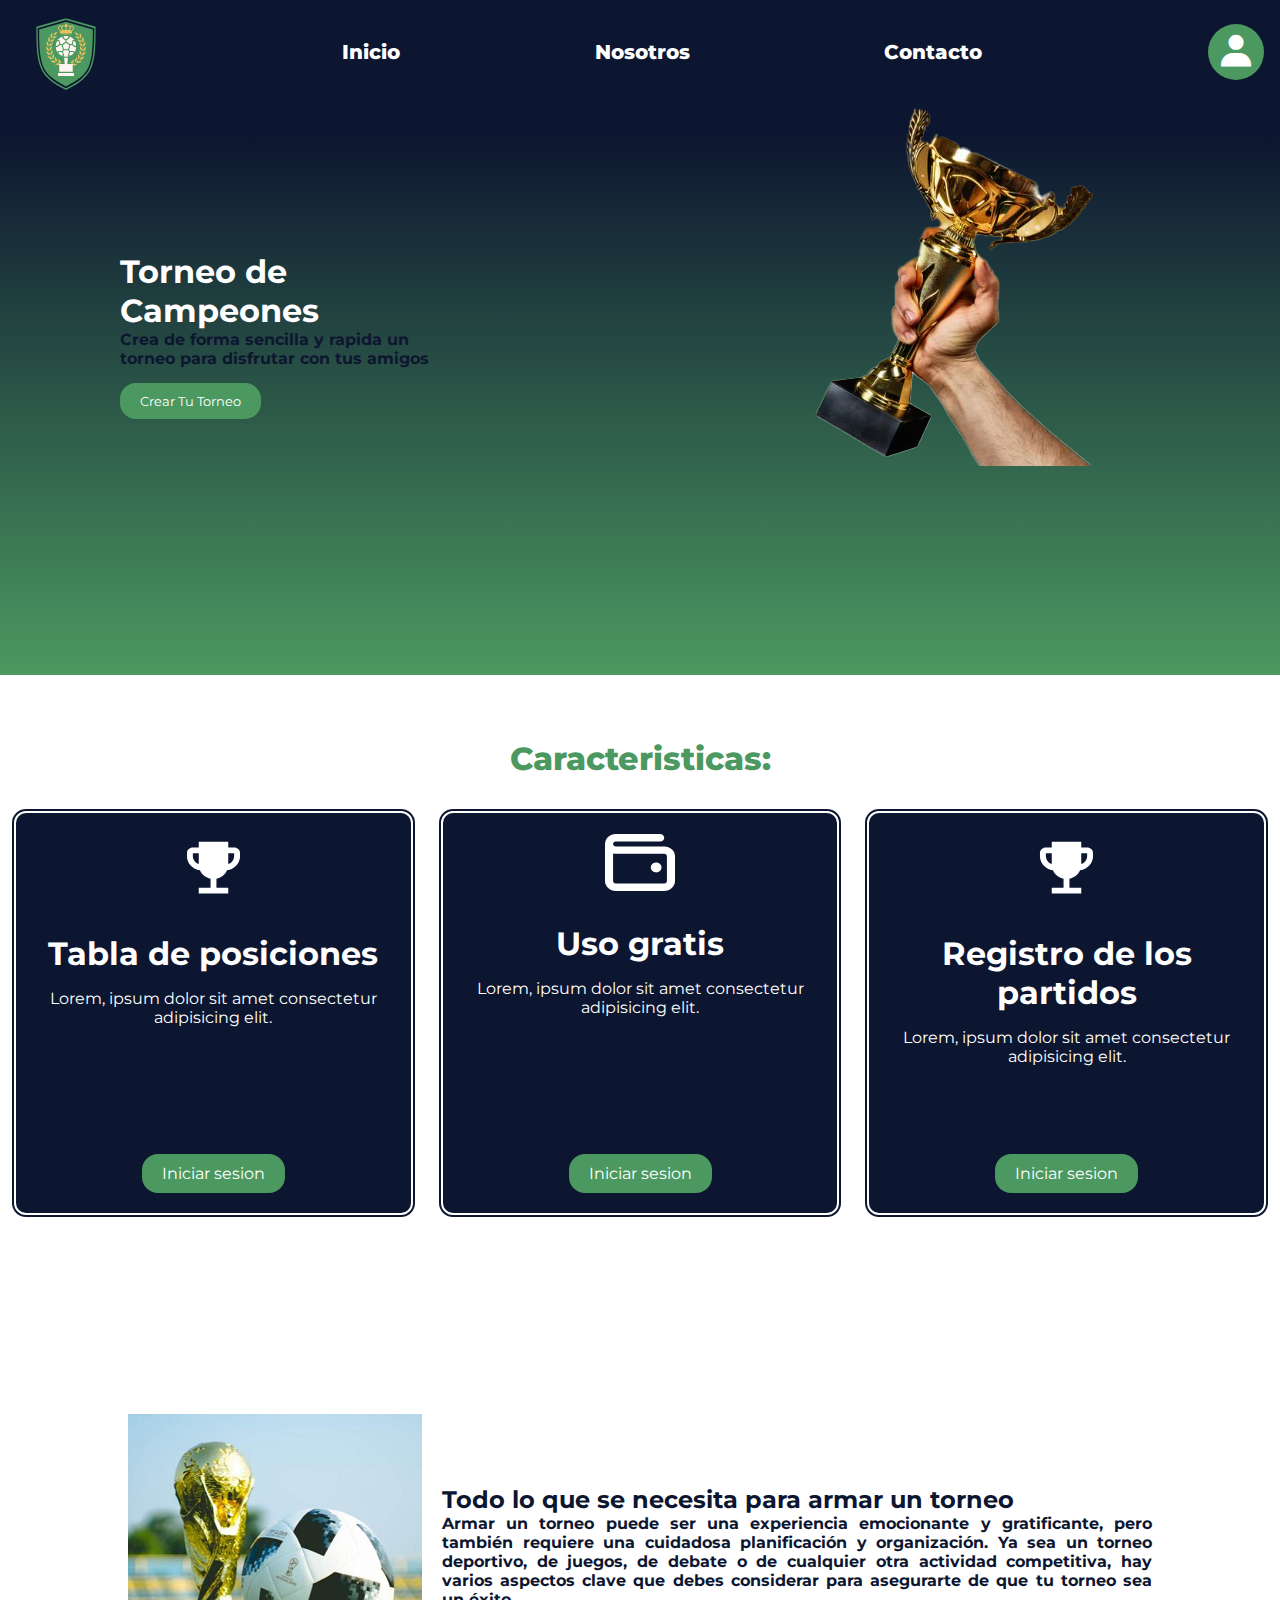
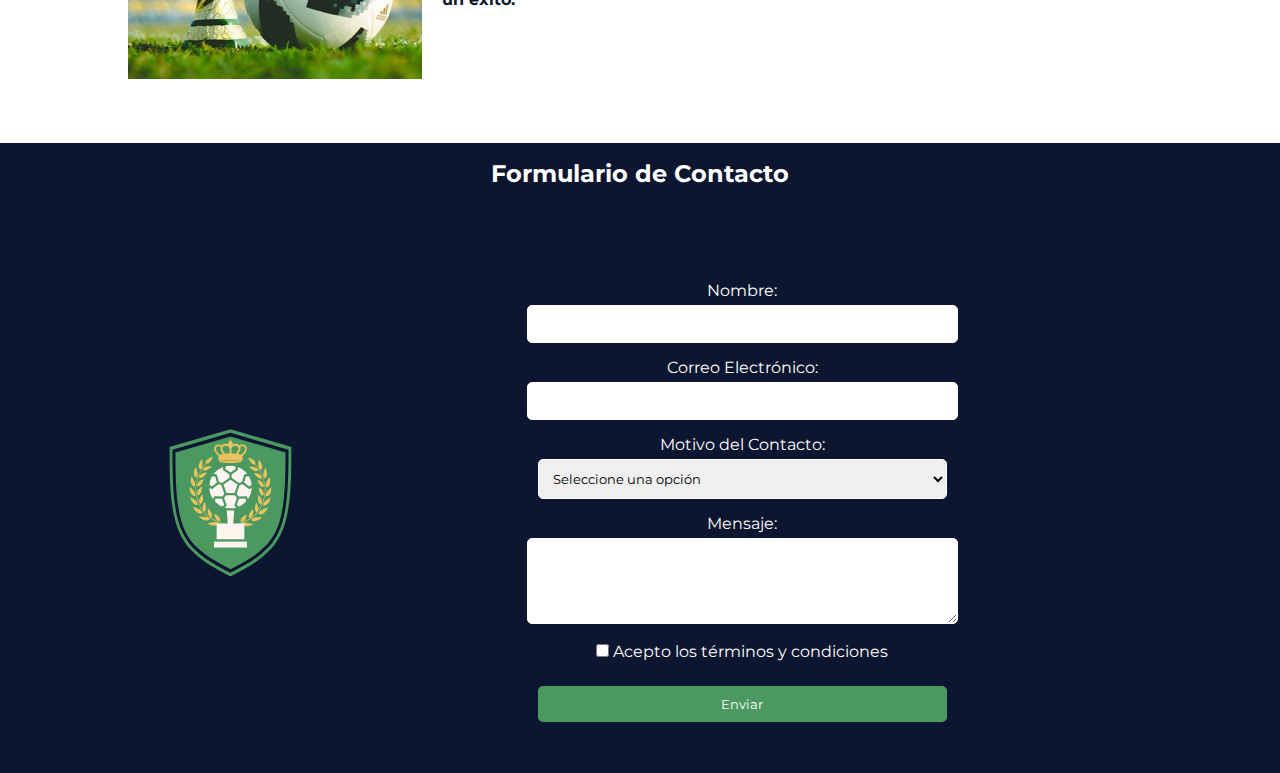
==== commit b97dd257: "Se acomodan elementos css" ====
--- a/index.html
+++ b/index.html
@@ -18,7 +18,7 @@
         <nav class="navbar">
             <a href="#">Inicio</a>
             <a href="#">Nosotros</a>
-            <a href="#">Contacto</a>
+            <a href="#contacto">Contacto</a>
         </nav>
 
         <div class="icono-login">
@@ -89,11 +89,11 @@
         </div>
         </article>
 
-        <article class="contacto">
+        <article class="contacto" id="contacto">
             <h2>Formulario de Contacto</h2>
             <div class="container-contac">
                 <div class="image-container">
-                    <img src="images/Diseño sin título.svg" alt="Imagen de Contacto">
+                    <img src="images/Diseño-sin-título.svg" alt="Imagen de Contacto">
                 </div>
                 <form id="contactForm" class="formulario-contacto">
                     <label for="name">Nombre:</label>
--- a/assets/style.css
+++ b/assets/style.css
@@ -231,7 +231,9 @@
 }
 
 .segundo {
-    margin: 1em;
+    width: 80%;
+    padding: auto;
+    margin: auto;
     display: flex;
     flex-direction: row;
 }
@@ -239,6 +241,7 @@
 
 .texto {
     text-align: justify;
+    margin-left: 20px;
 }
 .texto p {
     color: #0D1630;
@@ -257,11 +260,17 @@
     align-items: center;
     align-self: center;
     align-content: center;
-
-}
-
+    margin-top: 4rem;
+
+}
+
+.contacto h2 {
+    margin-top: 1rem;
+    margin-bottom: 2rem;
+
+}
 .container-contac{
-    height: 60vh;
+    height: 70vh;
     display: flex;
     flex-wrap: nowrap;
     flex-direction: row;
